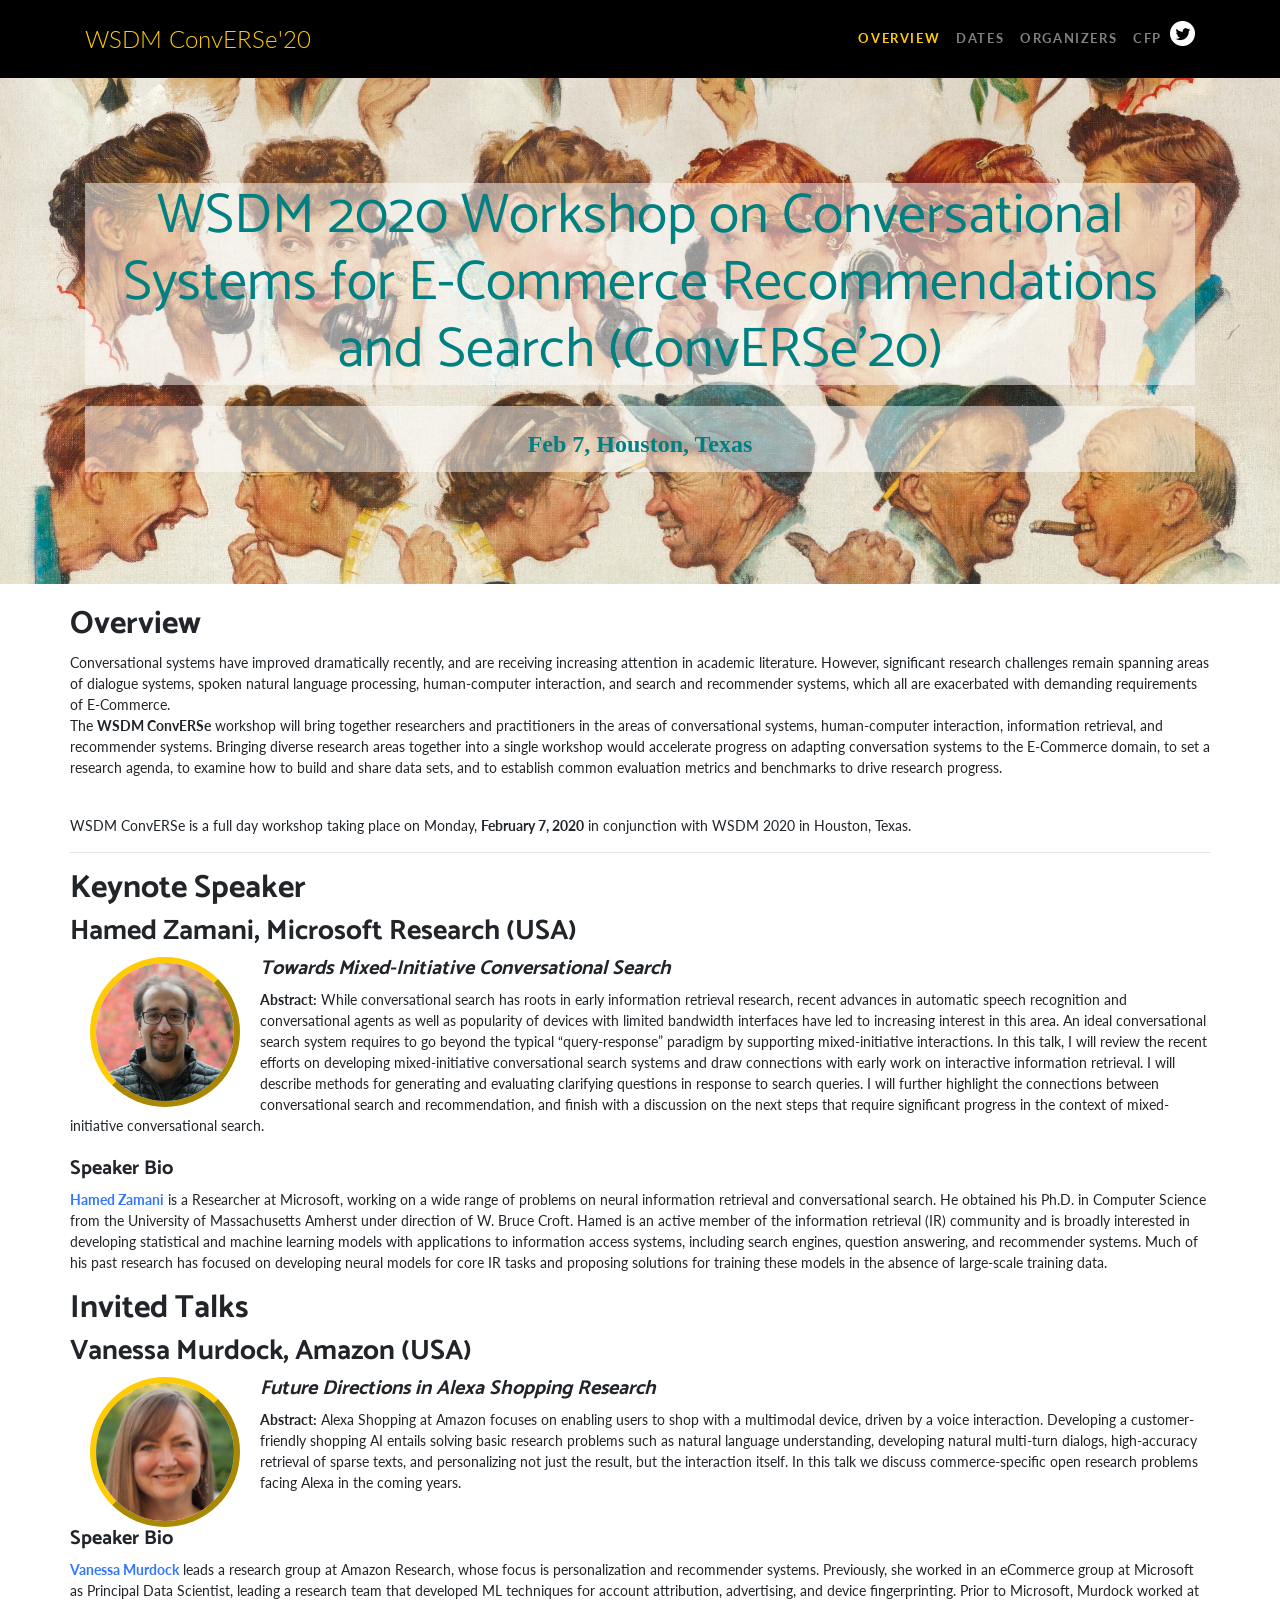
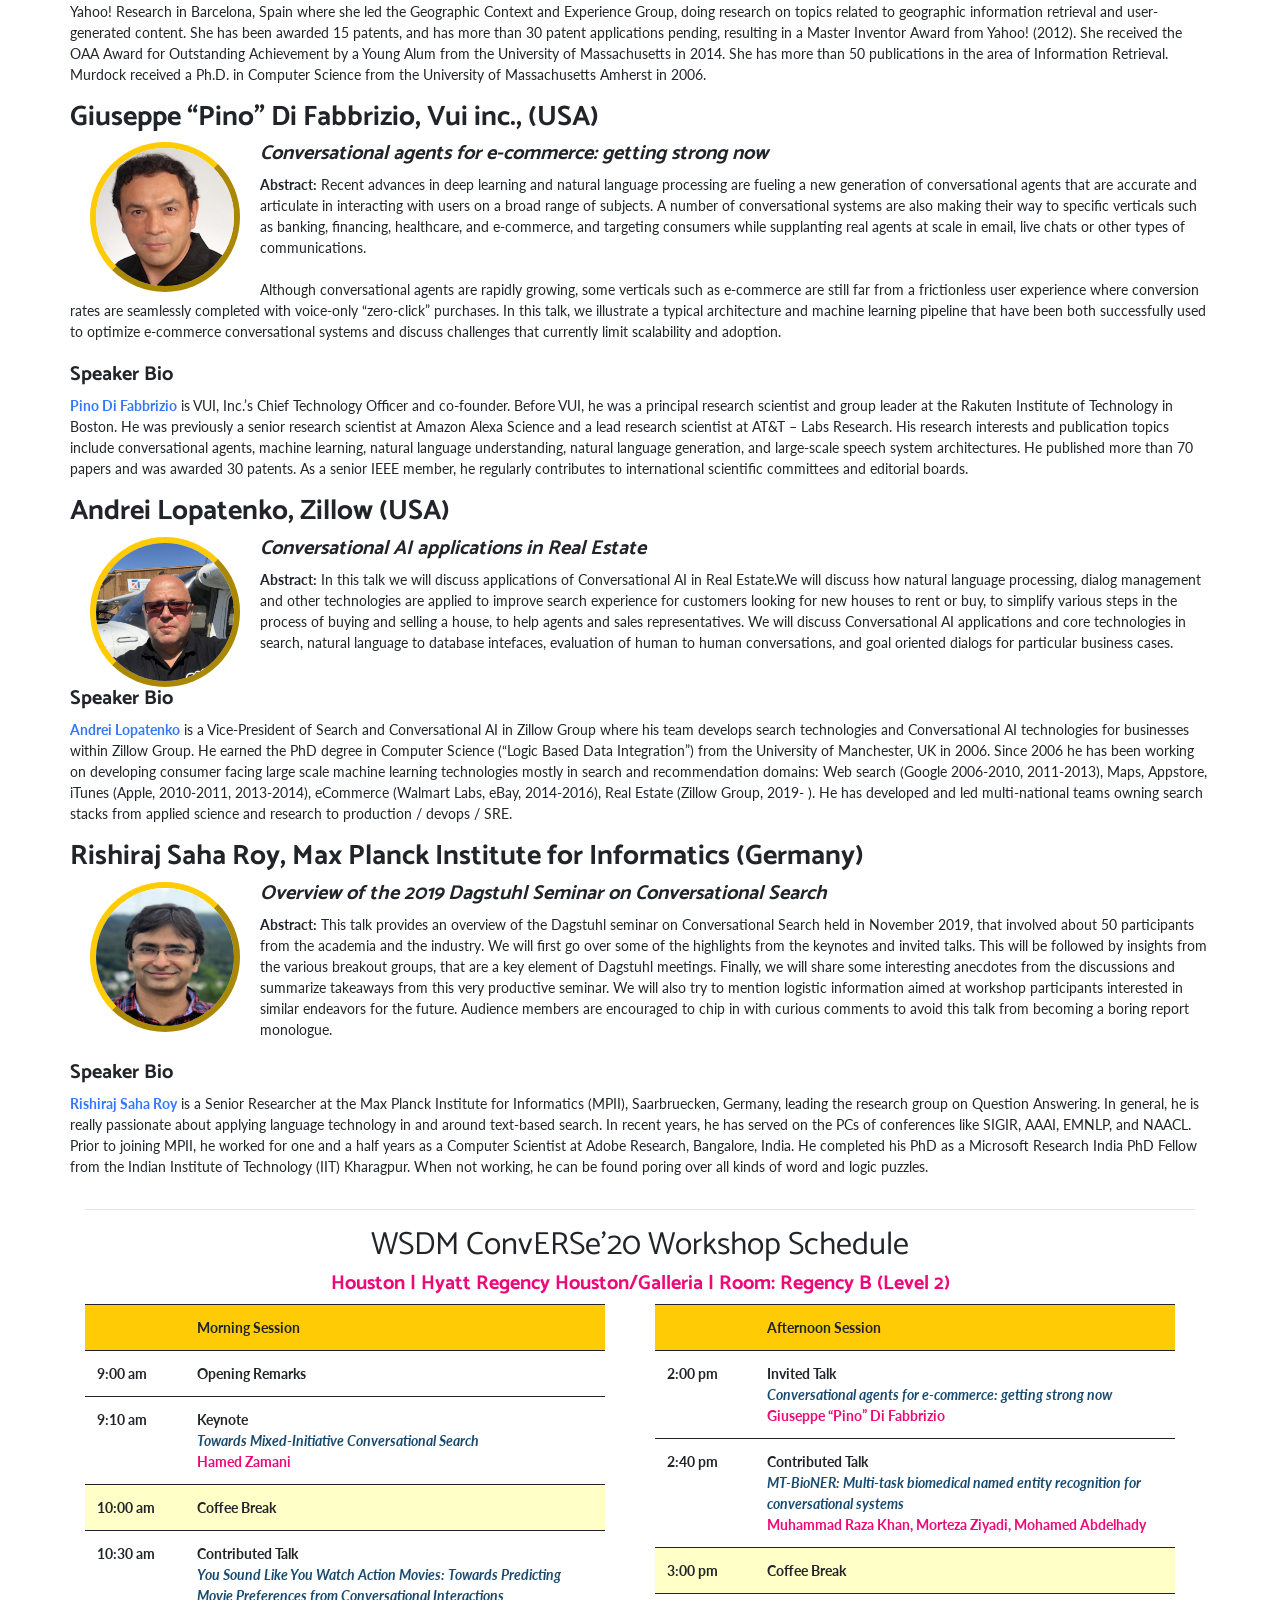
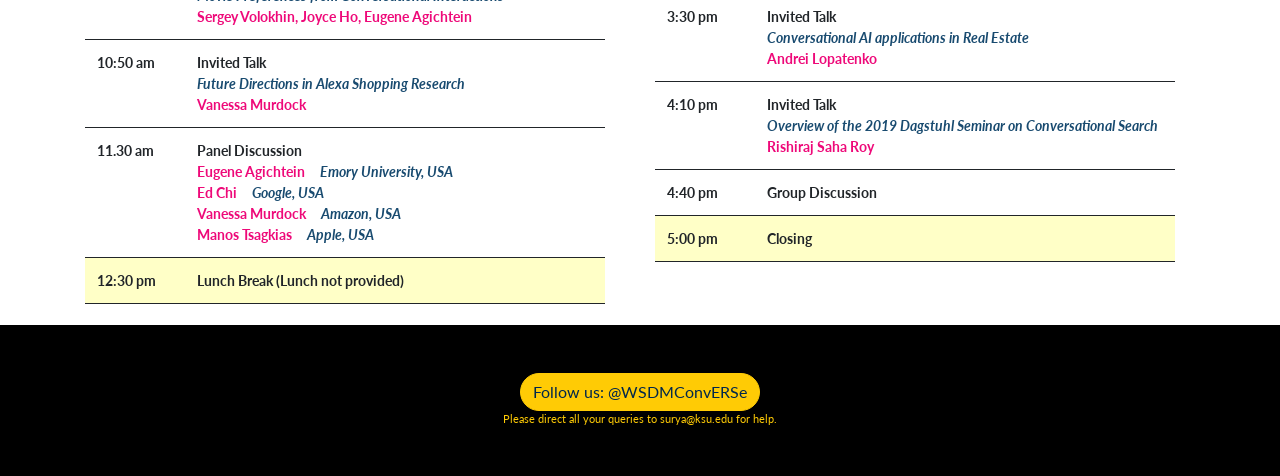
==== index.html @ 77c7820f "rishi bio" ====
<!DOCTYPE html>
<html lang="en">

  <head>
    <style type="text/css">  
    .tg  {border-collapse:collapse;border-spacing:0; width: 520px}
    .tg td{font-family:Lato, sans-serif;font-size:14px;padding:12px 12px;border-style:solid;border-width:0px;overflow:hidden;word-break:normal;border-top-width:1px;border-bottom-width:1px;}
    .tg th{font-family:Lato, sans-serif;font-size:14px;font-weight:normal;padding:12px 12px;border-style:solid;border-width:0px;overflow:hidden;word-break:normal;border-top-width:1px;border-bottom-width:1px;}
    .tg .tg-lqy6{text-align:right;vertical-align:top; width: 100px}
    .tg .tg-odj0{font-weight:bold;background-color:#ffcb2f;vertical-align:top}
    .tg .tg-yw4l{vertical-align:top}
    .tg .tg-l2oz{font-weight:bold;text-align:right;vertical-align:top}
    .tg .tg-9hbo{font-weight:bold;vertical-align:top}
    .tg .tg-xr8r{background-color:#ffffc7;text-align:right;vertical-align:top; width: 100px}
    .tg .tg-kjho{background-color:#ffffc7;vertical-align:top}

      /* Set the size of the div element that contains the map */
      #map {
        height: 400px;  /* The height is 400 pixels */
        width: 100%;  /* The width is the width of the web page */
       }

    </style>

   <!-- Global site tag (gtag.js) - Google Analytics -->
    <script async src="https://www.googletagmanager.com/gtag/js?id=UA-115771746-2"></script>
    <script>
      window.dataLayer = window.dataLayer || [];
      function gtag(){dataLayer.push(arguments);}
      gtag('js', new Date());

      gtag('config', 'UA-115771746-2');
    </script>
    <meta charset="utf-8">
    <meta name="viewport" content="width=device-width, initial-scale=1, shrink-to-fit=no">
    <meta name="description" content="">
    <meta name="author" content="">

    <title>WSDM ConvERSe</title>

    <!-- Bootstrap core CSS -->
    <link href="vendor/bootstrap/css/bootstrap.min.css" rel="stylesheet">

    <!-- Custom fonts for this template -->
    <link href="https://fonts.googleapis.com/css?family=Catamaran:100,200,300,400,500,600,700,800,900" rel="stylesheet">
    <link href="https://fonts.googleapis.com/css?family=Lato:100,100i,300,300i,400,400i,700,700i,900,900i" rel="stylesheet">

    <!-- Custom styles for this template -->
    <link href="css/one-page-wonder.min.css" rel="stylesheet">

  </head>

  <body>

    <!-- Navigation -->
    <nav class="navbar navbar-expand-lg navbar-dark navbar-custom fixed-top">
      <div class="container">
        <a class="navbar-brand" href="./index.html">WSDM ConvERSe'20</a>
        <button class="navbar-toggler" type="button" data-toggle="collapse" data-target="#navbarResponsive" aria-controls="navbarResponsive" aria-expanded="false" aria-label="Toggle navigation">
          <span class="navbar-toggler-icon"></span>
        </button>
        <div class="collapse navbar-collapse" id="navbarResponsive" data-target=".navbar-collapse" data-toggle="collapse">
          <ul class="navbar-nav ml-auto" >
            <li class="nav-item">
              <a class="nav-link" href="#Overview"><font color=#FFCB05>Overview</font></a>
            </li>
           <!--  <li class="nav-item">
              <a class="nav-link" href="#Topics">Topics</a>
            </li> -->
            <!-- <li class="nav-item">
              <a class="nav-link" href="./dates.html">Dates</a>
            </li> 
            <li class="nav-item">
              <a class="nav-link" href="./program.html">Program</a>
            </li>
            <li class="nav-item">
              <a class="nav-link" href="./accepted-papers.html">Accepted Papers</font></a>
            </li>-->
            <li class="nav-item">
              <a class="nav-link" href="./dates.html">Dates</a>
            </li>

            <li class="nav-item">
              <a class="nav-link" href="./organizers.html">Organizers</a>
            </li>
            <li class="nav-item">
              <a class="nav-link" href="./cfp.html">CFP</a>
            </li>
            
            <li>
                      <a href="https://twitter.com/WSDMConvERSe" target="_blank">
                      <img src="./img/Twitter_Social_Icon_Circle_White.png" style="width:25px;height:25px;" > </a>
                    </li>

            
          </ul>
        </div>
      </div>
    </nav>

    <header class="masthead text-center text-white">
      <div class="masthead-content">
        <div class="container" >
          <h1 class="masthead-heading mb-0"><font color=teal>WSDM 2020 Workshop on Conversational Systems for E-Commerce Recommendations and Search (ConvERSe'20)</font></h1>
          <br>
          <h3 class="masthead-subheading mb-0"><font face="Zapfino" color=teal><b>Feb 7, Houston, Texas</b></font></h3>
          <!--a href="#" class="btn btn-primary btn-xl rounded-pill mt-5">Learn More</a-->

        </div>
      </div>
    </header>


    <section>
      <div class="container">
        <div class="row align-items-center">
            <div class="p-0">
              <br>
              <h2 ><b>Overview</b></h2>
              <p>Conversational systems have improved dramatically recently, and are receiving increasing attention in academic literature. However, significant research challenges remain spanning areas of dialogue systems, spoken natural language processing, human-computer interaction, and search and recommender systems, which all are exacerbated with demanding requirements of E-Commerce.
			<br>
			The <b>WSDM ConvERSe</b> workshop will bring together researchers and practitioners in the areas of conversational systems, human-computer interaction, information retrieval, and recommender systems. Bringing diverse research areas together into a single workshop would accelerate progress on adapting conversation systems to the E-Commerce domain, to set a research agenda, to examine how to build and share data sets, and to establish common evaluation metrics and benchmarks to drive research progress.  <br>
                <br>
              <section id="keynotes"></section>
              WSDM ConvERSe is a full day workshop taking place on Monday,  <b>February 7, 2020</b> in conjunction with WSDM 2020 in Houston, Texas.
              </p>

              <hr>
            </div>
          </div>
        </div>
      </div>
      
      <section>
    <div class="container">
    <div class="row align-items-center" >
    <h2 ><b>Keynote Speaker</b></h2>
    <br>
                  <header>
                  <h3><b>Hamed Zamani, Microsoft Research (USA)</b> </h3>
                  <img style="float: left; border-radius: 50%; border: #FFCB05 6px outset;" hspace="20" src="./img/zamani.jpg" height="150px" width="150px" border="10px">
                  <h5><b><i>Towards Mixed-Initiative Conversational Search</i></b></h5>

                  
                  <b>Abstract:</b> While conversational search has roots in early information retrieval research, recent advances in automatic speech recognition and conversational agents as well as popularity of devices with limited bandwidth interfaces have led to increasing interest in this area. An ideal conversational search system requires to go beyond the typical “query-response” paradigm by supporting mixed-initiative interactions. In this talk, I will review the recent efforts on developing mixed-initiative conversational search systems and draw connections with early work on interactive information retrieval. I will describe methods for generating and evaluating clarifying questions in response to search queries. I will further highlight the connections between conversational search and recommendation, and finish with a discussion on the next steps that require significant progress in the context of mixed-initiative conversational search.
                  <br><br>
                  </header>
                  <h5><b>Speaker Bio</b></h5>

                  <p>
                   <font color=#3377ff><b>Hamed Zamani</b></font></a> is a Researcher at Microsoft, working on a wide range of problems on neural information retrieval and conversational search. He obtained his Ph.D. in Computer Science from the University of Massachusetts Amherst under direction of W. Bruce Croft. Hamed is an active member of the information retrieval (IR) community and is broadly interested in developing statistical and machine learning models with applications to information access systems, including search engines, question answering, and recommender systems. Much of his past research has focused on developing neural models for core IR tasks and proposing solutions for training these models in the absence of large-scale training data.
                  </p>

        <h2 ><b>Invited Talks</b></h2>
        <br>
                  <header>
                  <h3><b>Vanessa Murdock, Amazon (USA)</b></h3>
                  <img style="float: left; border-radius: 50%; border: #FFCB05 6px outset;" hspace="20" src="./img/murdock.jpg" height="150px" width="150px" border="10px">
                  <h5><b><i>Future Directions in Alexa Shopping Research</i></b> </h5>
                  
                  <b>Abstract:</b> Alexa Shopping at Amazon focuses on enabling users to shop with a multimodal device, driven by a voice interaction. Developing a customer-friendly shopping AI entails solving basic research problems such as natural language understanding, developing natural multi-turn dialogs, high-accuracy retrieval of sparse texts, and personalizing not just the result, but the interaction itself. In this talk we discuss commerce-specific open research problems facing Alexa in the coming years.
                  <br><br>
                  </header>
                  <h5><b>Speaker Bio</b></h5>
                  <p>
                  <font color=#3377ff><b>Vanessa Murdock</b></font></a> leads a research group at Amazon Research, whose focus is personalization and recommender systems. Previously, she worked in an eCommerce group at Microsoft as Principal Data Scientist, leading a research team that developed ML techniques for account attribution, advertising, and device fingerprinting. Prior to Microsoft, Murdock worked at Yahoo! Research in Barcelona, Spain where she led the Geographic Context and Experience Group, doing research on topics related to geographic information retrieval and user-generated content. She has been awarded 15 patents, and has more than 30 patent applications pending, resulting in a Master Inventor Award from Yahoo! (2012). She received the OAA Award for Outstanding Achievement by a Young Alum from the University of Massachusetts in 2014. She has more than 50 publications in the area of Information Retrieval. Murdock received a Ph.D. in Computer Science from the University of Massachusetts Amherst in 2006.
                  </p>

                  <header>
                  <h3><b>Giuseppe “Pino” Di Fabbrizio, Vui inc., (USA)</b></h3>
                  <img style="float: left; border-radius: 50%; border: #FFCB05 6px outset;" hspace="20" src="./img/Pino1.png" height="150px" width="150px" border="10px">
                  <h5><b><i>Conversational agents for e-commerce: getting strong now</i></b> </h5>
                  
                  <b>Abstract:</b> Recent advances in deep learning and natural language processing are fueling a new generation of conversational agents that are accurate and articulate in interacting with users on a broad range of subjects. A number of conversational systems are also making their way to specific verticals such as banking, financing, healthcare, and e-commerce, and targeting consumers while supplanting real agents at scale in email, live chats or other types of communications.
                  <br><br>Although conversational agents are rapidly growing, some verticals such as e-commerce are still far from a frictionless user experience where conversion rates are seamlessly completed with voice-only “zero-click” purchases. In this talk, we illustrate a typical architecture and machine learning pipeline that have been both successfully used to optimize e-commerce conversational systems and discuss challenges that currently limit scalability and adoption.
                  <br><br>
                  </header>
                  <h5><b>Speaker Bio</b></h5>
                  <p>
                  <font color=#3377ff><b>Pino Di Fabbrizio</b></font></a> is VUI, Inc.’s Chief Technology Officer and co-founder. Before VUI, he was a principal research scientist and group leader at the Rakuten Institute of Technology in Boston. He was previously a senior research scientist at Amazon Alexa Science and a lead research scientist at AT&T – Labs Research. His research interests and publication topics include conversational agents, machine learning, natural language understanding, natural language generation, and large-scale speech system architectures. He published more than 70 papers and was awarded 30 patents. As a senior IEEE member, he regularly contributes to international scientific committees and editorial boards.
                  </p>

                  <header>
                  <h3><b>Andrei Lopatenko, Zillow (USA)</b></h3>
                  <img style="float: left; border-radius: 50%; border: #FFCB05 6px outset;" hspace="20" src="./img/Andrei.jpeg" height="150px" width="150px" border="10px">
                  <h5><b><i>Conversational AI applications in Real Estate</i></b> </h5>
                  
                  <b>Abstract:</b> In this talk we will discuss applications of Conversational AI in Real Estate.We will discuss how natural language processing, dialog management and other technologies are applied to improve search experience for customers looking for new houses to rent or buy, to simplify various steps in the process of buying and selling a house, to help agents and sales representatives.
                  We will discuss Conversational AI applications and core technologies in search, natural language to database intefaces, evaluation of human to human conversations, and goal oriented dialogs for particular business cases.

 
                  <br><br>
                  </header>
                  <h5><b>Speaker Bio</b></h5>
                  <p>
                  <font color=#3377ff><b>Andrei Lopatenko</b></font></a> is a Vice-President of Search and Conversational AI in Zillow Group where his team develops search technologies and Conversational AI technologies for businesses within Zillow Group.

He earned the PhD degree in Computer Science (“Logic Based Data Integration”) from the University of Manchester, UK in 2006. Since 2006 he  has been working on developing consumer facing large scale machine learning technologies mostly in search and recommendation domains: Web search (Google 2006-2010, 2011-2013), Maps, Appstore, iTunes (Apple, 2010-2011, 2013-2014), eCommerce (Walmart Labs, eBay, 2014-2016), Real Estate (Zillow Group, 2019- ). He has developed and led multi-national teams owning search stacks from applied science and research to production / devops / SRE.
                  </p>


                  <header>
                  <h3><b>Rishiraj Saha Roy, Max Planck Institute for Informatics (Germany)</b> </h3>
                  <img style="float: left; border-radius: 50%; border: #FFCB05 6px outset;" hspace="20" src="./img/rishirajsaharoy.png" height="150px" width="150px" border="10px">
                  <h5><b><i>Overview of the 2019 Dagstuhl Seminar on Conversational Search</i></b></h5>

                  
                  <b>Abstract:</b> This talk provides an overview of the Dagstuhl seminar on Conversational Search held in November 2019, that involved about 50 participants from the academia and the industry. We will first go over some of the highlights from the keynotes and invited talks. This will be followed by insights from the various breakout groups, that are a key element of Dagstuhl meetings. Finally, we will share some interesting anecdotes from the discussions and summarize takeaways from this very productive seminar. We will also try to mention logistic information aimed at workshop participants interested in similar endeavors for the future. Audience members are encouraged to chip in with curious comments to avoid this talk from becoming a boring report monologue.
                  <br><br>
                  </header>
                  <h5><b>Speaker Bio</b></h5>

                  <p>
                   <a href="http://people.mpi-inf.mpg.de/~rsaharo/" target="_blank"><font color=#3377ff><b>Rishiraj Saha Roy</b></font></a> is a Senior Researcher at the Max Planck Institute for Informatics (MPII), Saarbruecken, Germany, leading the research group on Question Answering. In general, he is really passionate about applying language technology in and around text-based search. In recent years, he has served on the PCs of conferences like SIGIR, AAAI, EMNLP, and NAACL. Prior to joining MPII, he worked for one and a half years as a Computer Scientist at Adobe Research, Bangalore, India. He completed his PhD as a Microsoft Research India PhD Fellow from the Indian Institute of Technology (IIT) Kharagpur. When not working, he can be found poring over all kinds of word and logic puzzles. 
                  </p>

  </div>
<hr>
</div>
</section>
<!--
<section>
    <div class="container">
    <div class="row align-items-center" >
    <div class="p-0">
    <h2 ><b>Panel Discussion</b></h2>

    <h5><b>Topic: <i>XXXXXX</i></b></h5>
      <table class="image">
<tr>
<td style="width:200px;"><img style="float: left; border-radius: 50%; border: #FFCB05 6px outset;" hspace="20" src="./img/murdock.jpg" height="150px" width="150px" border="10px"></td> 

<td style="width:200px;"><img style="float: left; border-radius: 50%; border: #FFCB05 6px outset;" hspace="20" src="./img/estelle.jpg" height="150px" width="150px" border="10px"></td>

<td style="width:200px;"><img style="float: left; border-radius: 50%; border: #FFCB05 6px outset;" hspace="20" src="./img/davidcarmel.png" height="150px" width="150px" border="10px"></td>

<td style="width:200px;"><img style="float: left; border-radius: 50%; border: #FFCB05 6px outset;" hspace="20" src="./img/charlie.jpeg" height="150px" width="150px" border="10px"></td>

<td style="width:200px;"><img style="float: left; border-radius: 50%; border: #FFCB05 6px outset;" hspace="20" src="./img/luna.jpeg" height="150px" width="150px" border="10px"></td>
</tr>
<tr>Eugene Agichtein <br><font color=#194B7><i>Emory University<br> USA</i><br><b>Moderator</b></font> </td>
<td class="caption">Vanessa Murdock <br><font color=#194B7><i>Amazon<br> USA</i><br></font> </td>
  
</tr>
</table>
</div>
</div>
<hr>
</div>
<br>
                  
</section>
-->



<section  class="bg-mid-gray">
        <div class="container" >
            <div class="row">
                <div class="col-lg-12 text-center">
                    <h2 class="section-heading">WSDM ConvERSe'20 Workshop Schedule</h2>
                    <h5 class="section-subheading text-muted"><font color=#ee0979><b>Houston | Hyatt Regency Houston/Galleria | Room: Regency B (Level 2)</b></font></h5>
                </div>
            </div>

            <div class="row">
              <div class="col-lg-6 text-left">
                <table class="tg">
                  <tbody><tr bordercolor="black">
                    <th class="tg-odj0"></th>
                    <th class="tg-odj0">Morning Session</th>
                  </tr bordercolor="black">
                <tr>
                  <td class="tg-l2oz">9:00 am</td>
                  <td class="tg-9hbo">Opening Remarks 
                  </td>
                </tr>
                <tr>
                  <td class="tg-l2oz">9:10 am<br>

                  </td>
                  <td class="tg-9hbo">Keynote</a><br>
                    <font color=#194B7><i>Towards Mixed-Initiative Conversational Search</i></font> 
                    <br>
                    <font color=#ee0979>Hamed Zamani</font>
                    
                  </td>

                </tr>
                <tr>
                  <td class="tg-xr8r"><b>10:00 am</b></td>
                  <td class="tg-kjho"><b>Coffee Break</b></td>
                </tr>

                <tr>
                  <td class="tg-l2oz">10:30 am</td>
                  <td class="tg-9hbo">Contributed Talk</font> <br>
                     <font color=#194B7><i>You Sound Like You Watch Action Movies: Towards Predicting Movie Preferences from Conversational Interactions</i></font></a>
                    <br>
                    <font color=#ee0979>Sergey Volokhin, Joyce Ho, Eugene Agichtein</font>
                    </td>

                </tr>

                <tr>
                  <td class="tg-l2oz">10:50 am</td>
                  <td class="tg-9hbo">Invited Talk<br> <font color=#194B7><i>Future Directions in Alexa Shopping Research</i></font><br> 
                   <font color=#ee0979>Vanessa Murdock</font>                 
                  </td>
                </tr>

                <tr>
                  <td class="tg-l2oz">11.30 am</td>
                  <td class="tg-9hbo">Panel Discussion<br>
                  <!--<font color=#194B7><i>Ecommerce Discovery vs Web Search: Same or Different?</i></font><br>-->
                  <font color=#ee0979>Eugene Agichtein</font>  <font color=#194B7><i>&nbsp;&nbsp;&nbsp;&nbsp;Emory University, USA </i></font><br>
                  
                  <font color=#ee0979>Ed Chi</font>  <font color=#194B7><i>&nbsp;&nbsp;&nbsp;&nbsp;Google, USA</i></font><br>

                  <font color=#ee0979>Vanessa Murdock</font>  <font color=#194B7><i>&nbsp;&nbsp;&nbsp;&nbsp;Amazon, USA </i></font><br> 
                  
                  <font color=#ee0979>Manos Tsagkias</font>  <font color=#194B7><i>&nbsp;&nbsp;&nbsp;&nbsp;Apple, USA</i></font><br>
                  
                </font>

                </td>
              </tr>

                
                  <tr><td class="tg-xr8r"><b>12:30 pm</b></td>
                  <td class="tg-kjho"><b>Lunch Break (Lunch not provided)</b><br></td>
                </tr>

              </tbody></table>


            </div>
            <div class="col-lg-6 text-left">
              <table class="tg">
                <tbody><tr>
                  <th class="tg-odj0"></th>
                  <th class="tg-odj0">Afternoon Session</th>
                </tr>

                <tr>
                  <td class="tg-l2oz">2:00 pm</td>
                  <td class="tg-9hbo">Invited Talk<br> <font color=#194B7><i>Conversational agents for e-commerce: getting strong now</i></font><br> 
                   <font color=#ee0979>Giuseppe “Pino” Di Fabbrizio</font>                 
                  </td>
                </tr>

                 <tr>
                  <td class="tg-l2oz">2:40 pm</td>
                  <td class="tg-9hbo">Contributed Talk</font> <br>
                     <font color=#194B7><i>MT-BioNER: Multi-task biomedical named entity recognition for conversational systems</i></font></a>
                    <br>
                    <font color=#ee0979>Muhammad Raza Khan, Morteza Ziyadi, Mohamed Abdelhady</font>
                    </td>

                </tr>
                

                <tr>
                  <td class="tg-xr8r"><b>3:00 pm</b></td>
                  <td class="tg-kjho"><b>Coffee Break</b></td>
                </tr>

                <tr>
                  <td class="tg-l2oz">3:30 pm</td>
                  <td class="tg-9hbo">Invited Talk<br> <font color=#194B7><i>Conversational AI applications in Real Estate</i></font><br> 
                   <font color=#ee0979>Andrei Lopatenko</font>                 
                  </td>
                </tr>


                <tr>
                  <td class="tg-l2oz">4:10 pm</td>
                  <td class="tg-9hbo">Invited Talk<br> <font color=#194B7><i>Overview of the 2019 Dagstuhl Seminar on Conversational Search</i></font><br> 
                   <font color=#ee0979>Rishiraj Saha Roy</font>                 
                  </td>
                </tr>

                <tr>
                  <td class="tg-l2oz">4:40 pm</td>
                  <td class="tg-9hbo">Group Discussion                
                  </td>
                </tr>

                <tr>
                  <td class="tg-xr8r"><b>5:00 pm</b></td>
                  <td class="tg-kjho"><b>Closing</b></td>
                </tr>

                </tbody></table>
              </div>

              <div class="col-lg-3 text-left">
                &nbsp;
              </div>
          </div>

        </div>
    </section>


    <!-- Footer -->
    <footer class="py-5 bg-black">
      <div class="container">
        <p class="m-0 text-center small"><a href="https://twitter.com/WSDMConvERSe" target="_blank" class="btn btn-primary btn-sl rounded-pill"><font color=#00274C>Follow us: @WSDMConvERSe<font></a></p>
        <p class="m-0 text-center small"><font color=#FFCB05>Please direct all your queries to surya@ksu.edu for help.</font></p>
      </div>
      <!-- /.container -->
    </footer>

    <!-- Bootstrap core JavaScript -->
    <script src="vendor/jquery/jquery.min.js"></script>
    <script src="vendor/bootstrap/js/bootstrap.bundle.min.js"></script>

  </body>

</html>
---- css/one-page-wonder.min.css ----
body {
  font-family: 'Lato';
  font-size: 14px
}

h1,
h2,
h3,
h4,
h5,
h6 {
  font-family: 'Catamaran';
  font-weight: 400 !important;
}

.btn-xl {
  padding: 1.5rem 3rem;
  font-size: 0.9rem;
  font-weight: 700;
  letter-spacing: 0.1rem;
}

.bg-black {
  background-color: #000 !important;
}

.rounded-pill {
  border-radius: 5rem;
}

.navbar-custom {
  padding-top: 1rem;
  padding-bottom: 1rem;
  background-color: rgba(0, 0, 0, 1);
}

.navbar-custom .navbar-brand {
  /*! text-transform: uppercase; */
  font-size: 1.5rem;
  /*! letter-spacing: 0.1rem; */
  font-weight: 300;
  color: #FFCB05;
}

.navbar-custom .navbar-nav .nav-item .nav-link {
  text-transform: uppercase;
  font-size: 0.8rem;
  font-weight: 700;
  letter-spacing: 0.1rem;
}

header.masthead {
  position: relative;
  overflow: hidden;
  padding-top: calc(7rem + 65px);
  padding-bottom: 7rem;
  /*background: linear-gradient(0deg, #ff6a00 0%, #ee0979 100%);*/
  background-repeat: no-repeat;
  background-position: center center;
  background-attachment: scroll;
  background-size: cover;
  background-image: url('../img/take6.jpeg');

}

header.masthead .masthead-content {
  z-index: 1;
  position: relative;
}

header.masthead .masthead-content .masthead-heading {
  font-size: 3rem;
  background: rgba(255,255,255,0.5);
}

header.masthead .masthead-content .masthead-subheading {
  font-size: 1rem;
  background: rgba(255,255,255,0.5);
  padding:1em 0 0.5em 0;
}


@media (min-width: 992px) {
  header.masthead {
    padding-top: calc(8rem + 55px);
    padding-bottom: 7rem;
  }
  header.masthead .masthead-content .masthead-heading {
    font-size: 3.5rem;
    color: #FFCB05 !important;
  }
  header.masthead .masthead-content .masthead-subheading {
    font-size: 1.5rem;
    color: #FFCB05 !important;
  }
}

.bg-primary {
  background-color: #ee0979 !important;
}

.btn-primary {
  background-color: #FFCB05;
  border-color: #FFCB05;
}

.btn-primary:active, .btn-primary:focus, .btn-primary:hover {
  background-color: #FFCB05 !important;
  border-color: #FFCB05 !important;
}

.btn-primary:focus {
  box-shadow: 0 0 0 0.2rem rgba(238, 9, 121, 0.5);
}

.btn-secondary {
  background-color: #ff6a00;
  border-color: #ff6a00;
}

.btn-secondary:active, .btn-secondary:focus, .btn-secondary:hover {
  background-color: #cc5500 !important;
  border-color: #cc5500 !important;
}

.btn-secondary:focus {
  box-shadow: 0 0 0 0.2rem rgba(255, 106, 0, 0.5);
}

.alert {
    padding: 20px;
    background-color: #f44336;
    color: white;
    opacity: 1;
    transition: opacity 0.6s;
    margin-bottom: 0px;
}

.alert.info {background-color: #194B7A;}

.row {
    margin-right: -15px;
    margin-left: -15px;
}

.tg {
    border-collapse: collapse;
    border-spacing: 0;
    width: 520px;
}


.tg .tg-odj0 {
    font-weight: bold;
    background-color: #FFCB05;
    vertical-align: top;
}

.tg .tg-lqy6 {
    text-align: left;
    vertical-align: top;
    width: 100px;
}

.tg .tg-l2oz {
    font-weight: bold;
    text-align: left;
    vertical-align: top;
}

.tg .tg-9hbo {
    font-weight: bold;
    vertical-align: top;
}

.tg .tg-yw4l {
    vertical-align: top;
}

.tg .tg-xr8r {
    background-color: #ffffc7;
    text-align: left;
    vertical-align: top;
    width: 100px;
}

.tg .tg-kjho {
    background-color: #ffffc7;
    vertical-align: top;
}

.tg1 {
    font-family: 'Lato';
    border-collapse: collapse;
    border-spacing: 0;
    width: 1040px;
}


.tg1 .tg1-odj0 {
    font-size: 18px
    font-weight: bold;
    background-color: #FFCB05;
    vertical-align: top;
    text-align: left;
}

.tg1 .tg1-lqy6 {
    text-align: left;
    vertical-align: top;
    width: 150px;
}

.tg1 .tg1-l2oz {
    font-weight: bold;
    text-align: left;
    vertical-align: top;
}

.tg1 .tg1-9hbo {
    font-weight: bold;
    vertical-align: top;
}

.tg1 .tg1-yw4l {
    vertical-align: top;
}

.tg1 .tg1-xr8r {
    background-color: #ffffc7;
    text-align: left;
    vertical-align: top;
    width: 150px;
}

.tg1 .tg1-kjho {
    background-color: #ffffc7;
    vertical-align: top;
}
.caption {        font-size: 100%;
                  font-family: Lato;
                  text-align: center;
                  font-weight: bold;
                  color: #ee0979;
                }
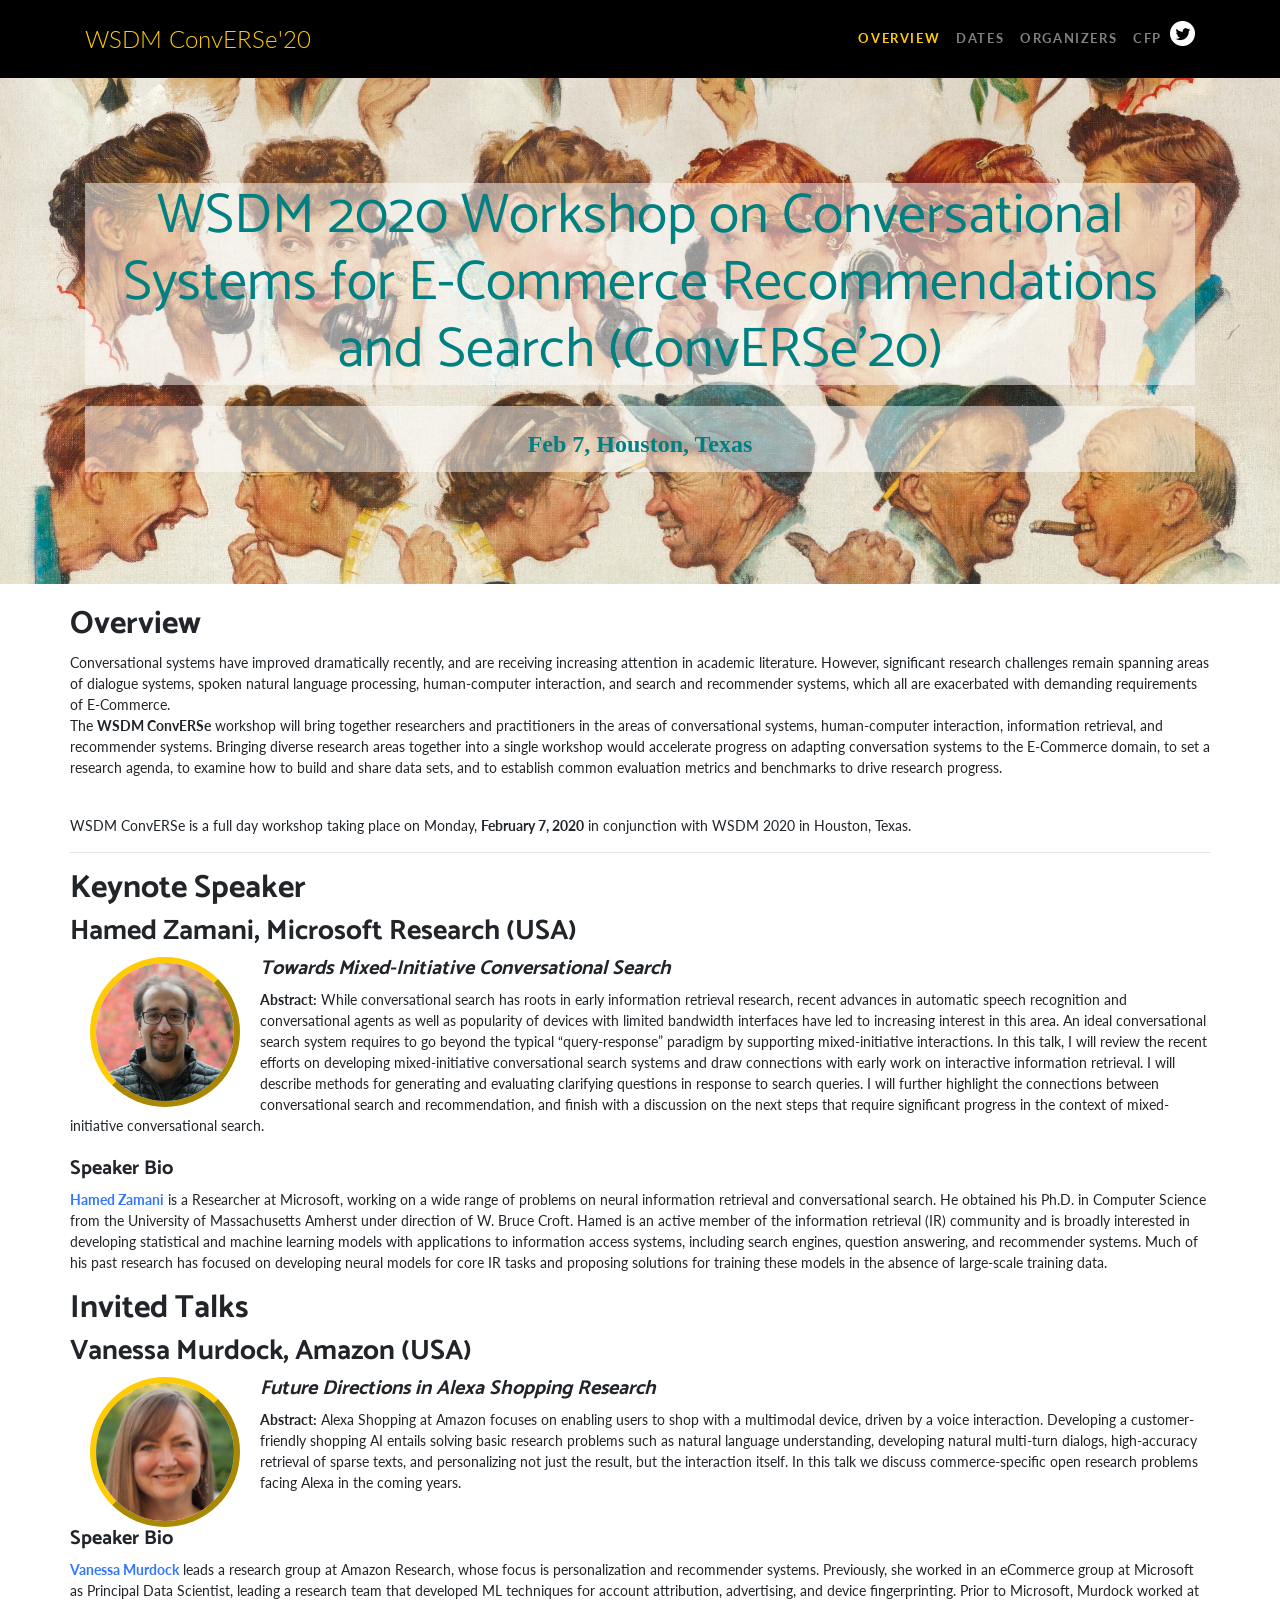
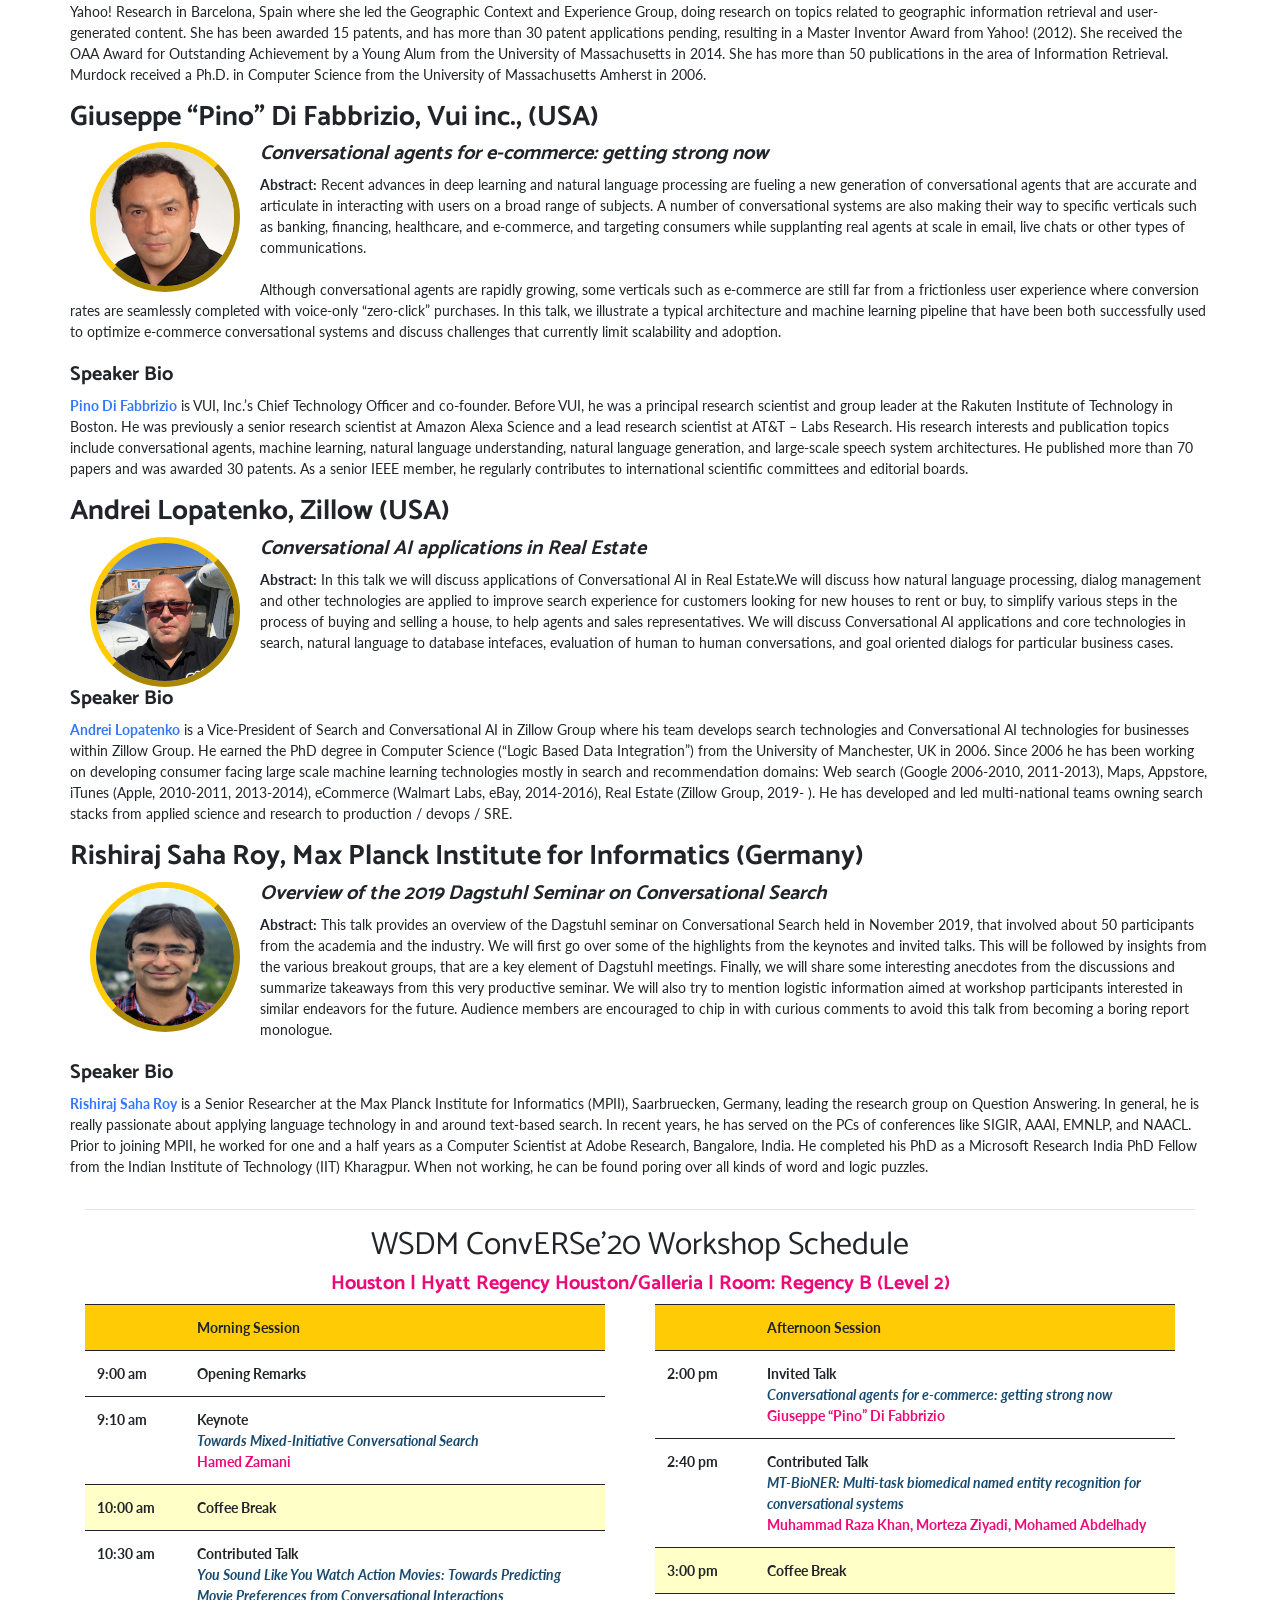
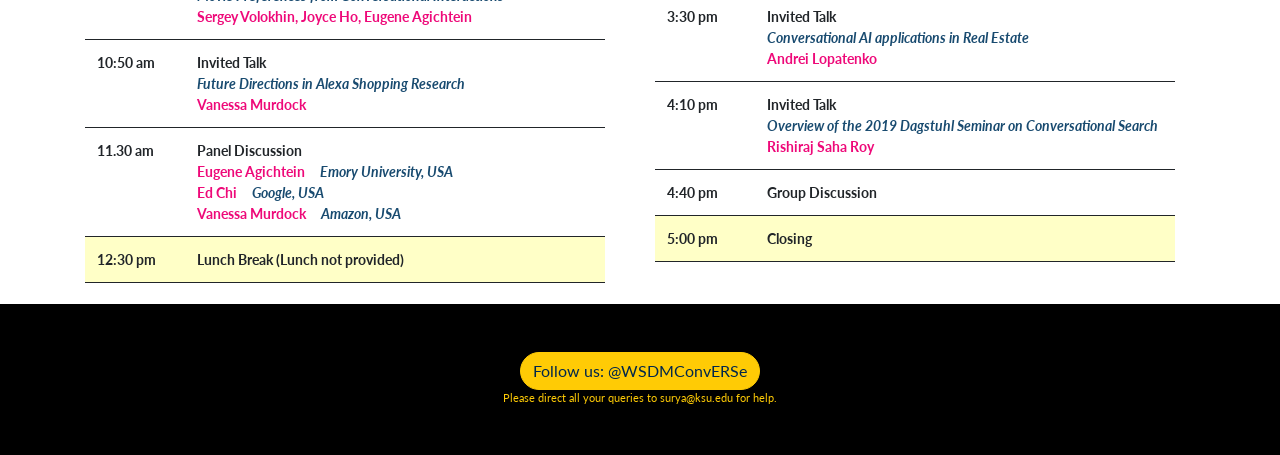
==== commit 2172158c: "add manos later" ====
--- a/index.html
+++ b/index.html
@@ -319,7 +319,7 @@
 
                   <font color=#ee0979>Vanessa Murdock</font>  <font color=#194B7><i>&nbsp;&nbsp;&nbsp;&nbsp;Amazon, USA </i></font><br> 
                   
-                  <font color=#ee0979>Manos Tsagkias</font>  <font color=#194B7><i>&nbsp;&nbsp;&nbsp;&nbsp;Apple, USA</i></font><br>
+                  <!--<font color=#ee0979>Manos Tsagkias</font>  <font color=#194B7><i>&nbsp;&nbsp;&nbsp;&nbsp;Apple, USA</i></font><br>-->
                   
                 </font>
 
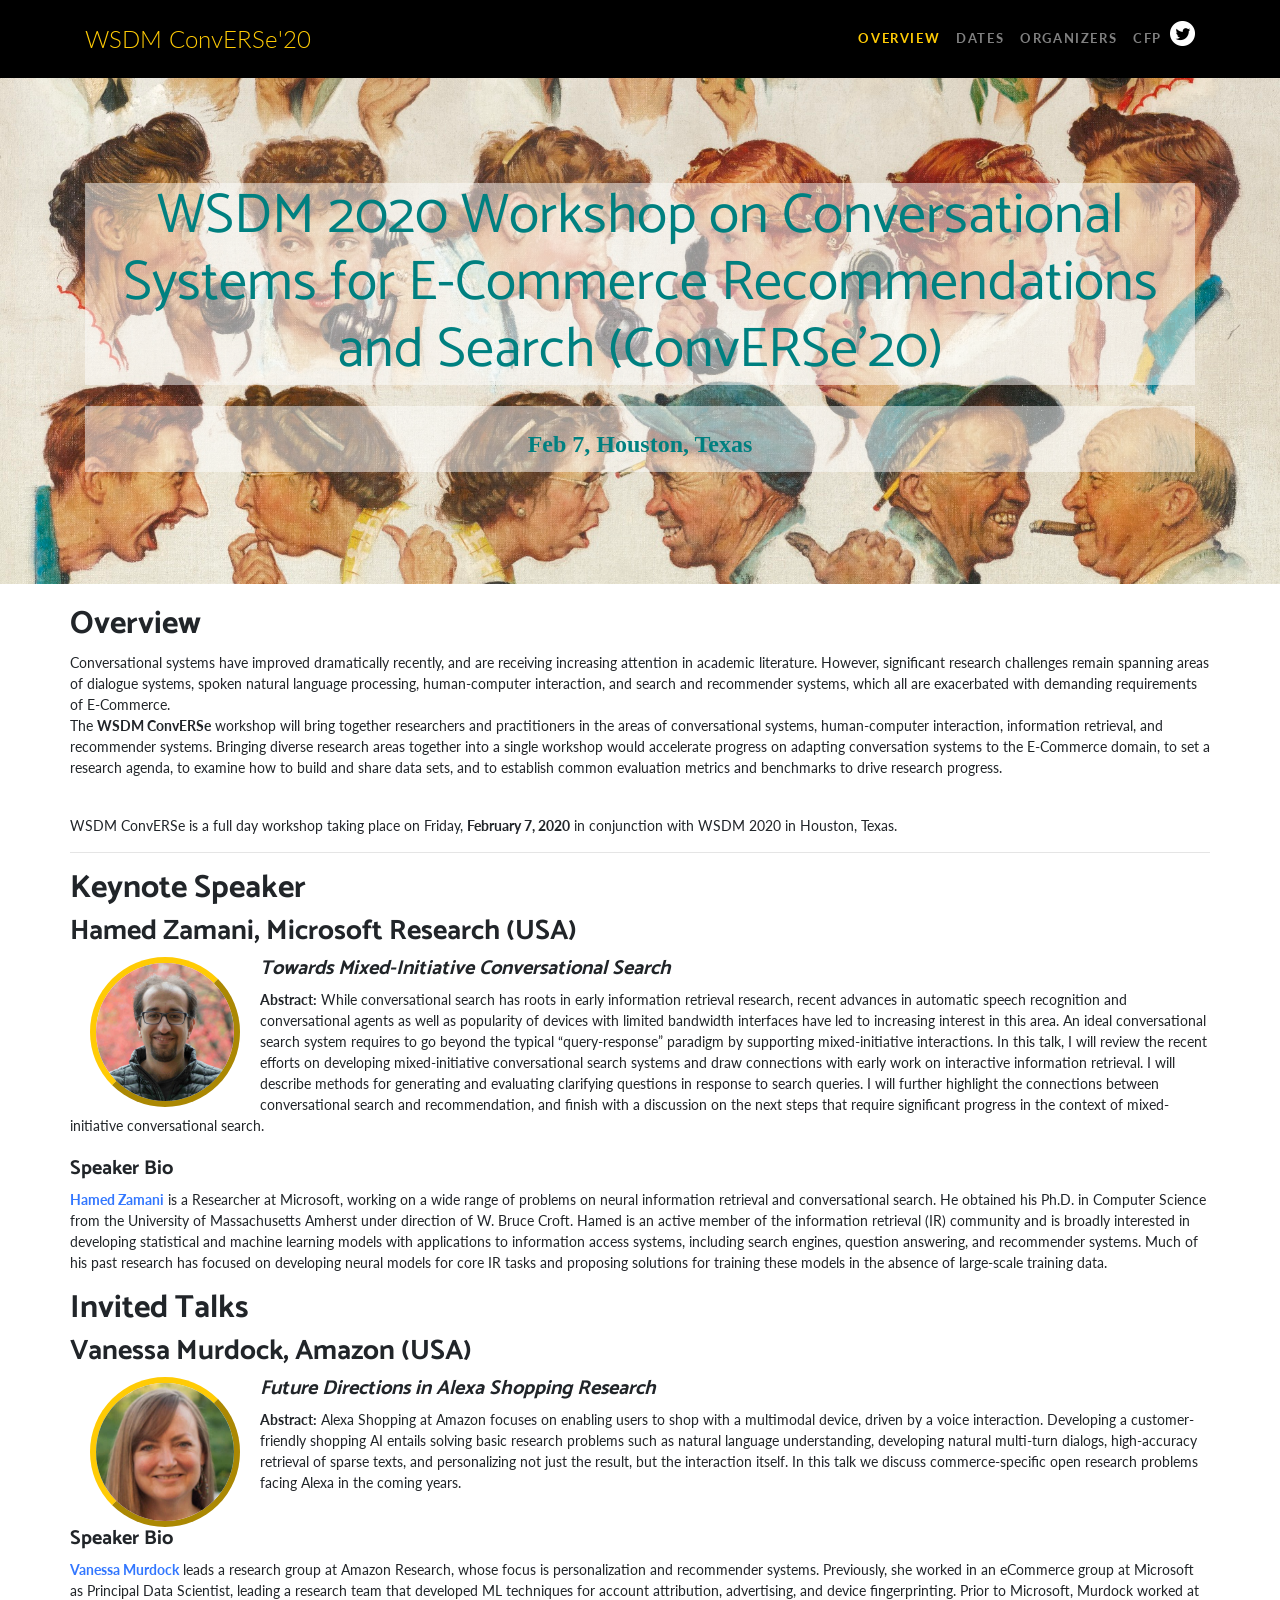
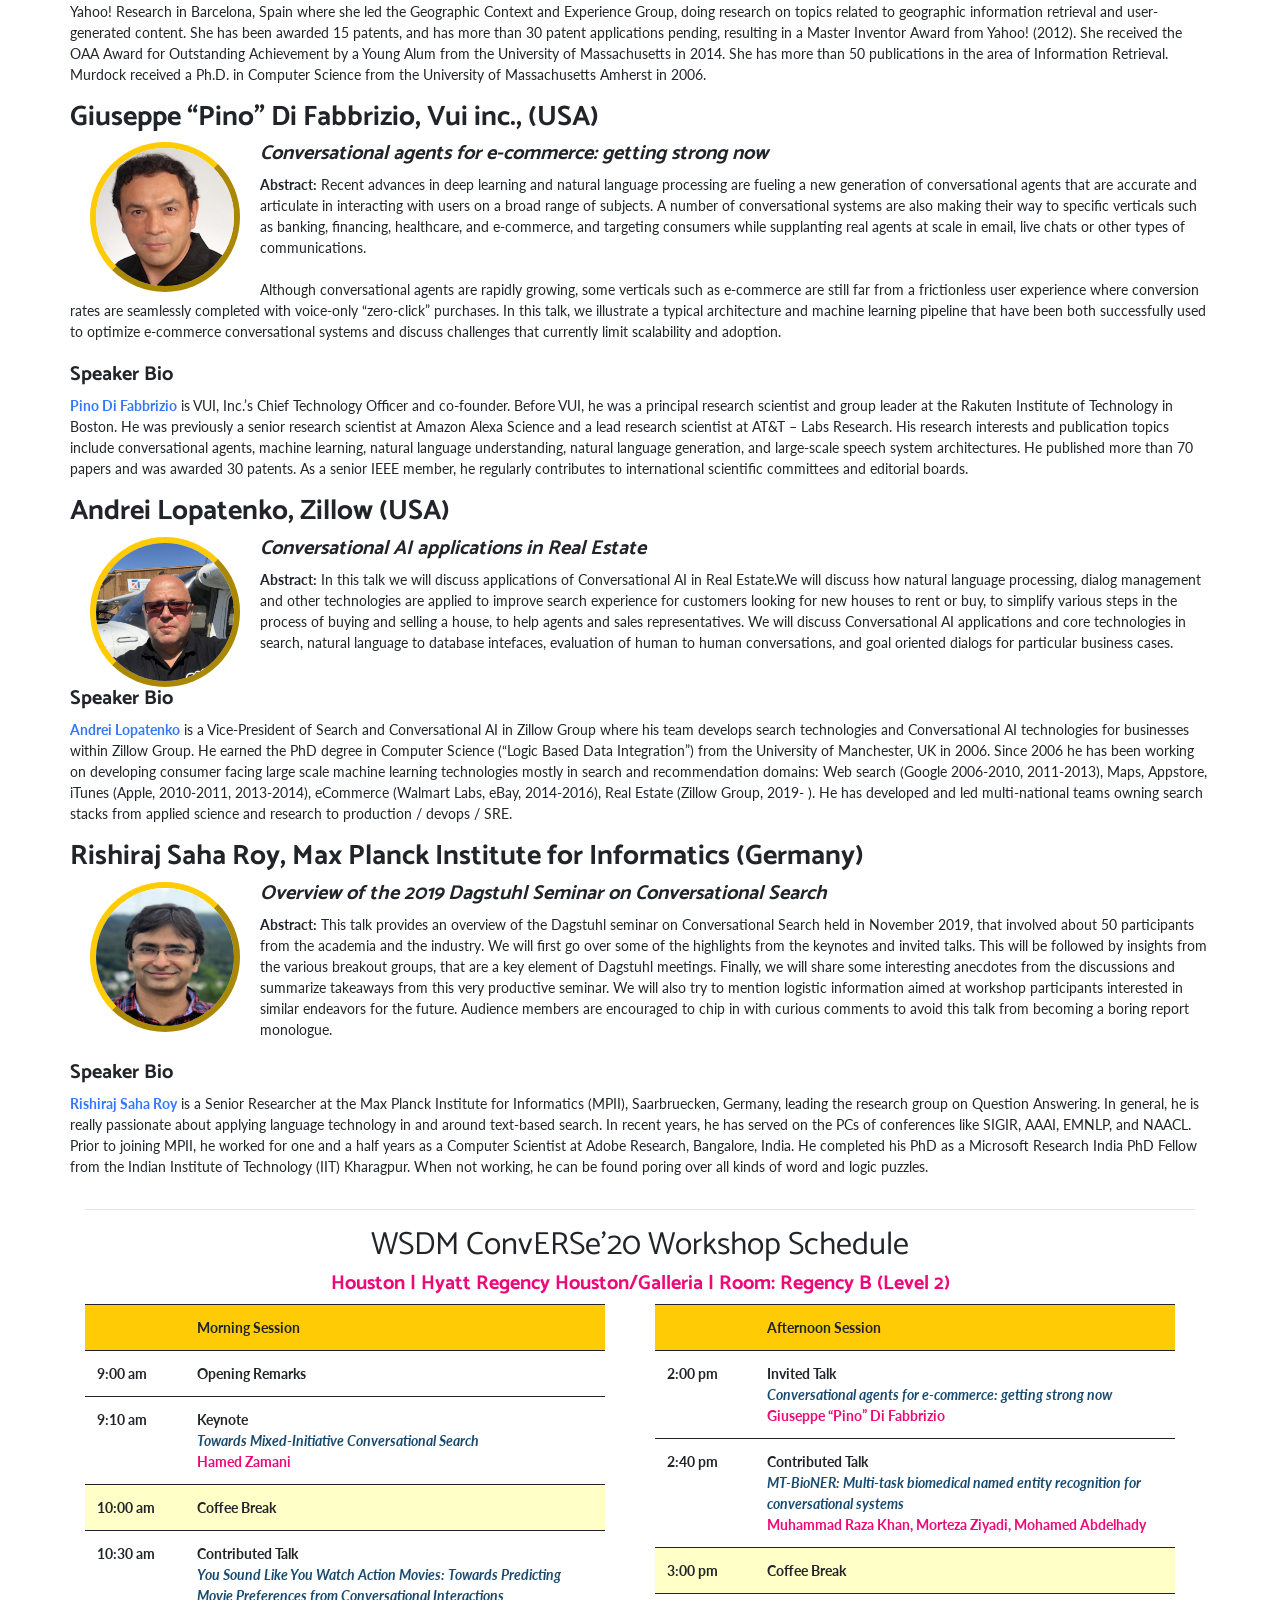
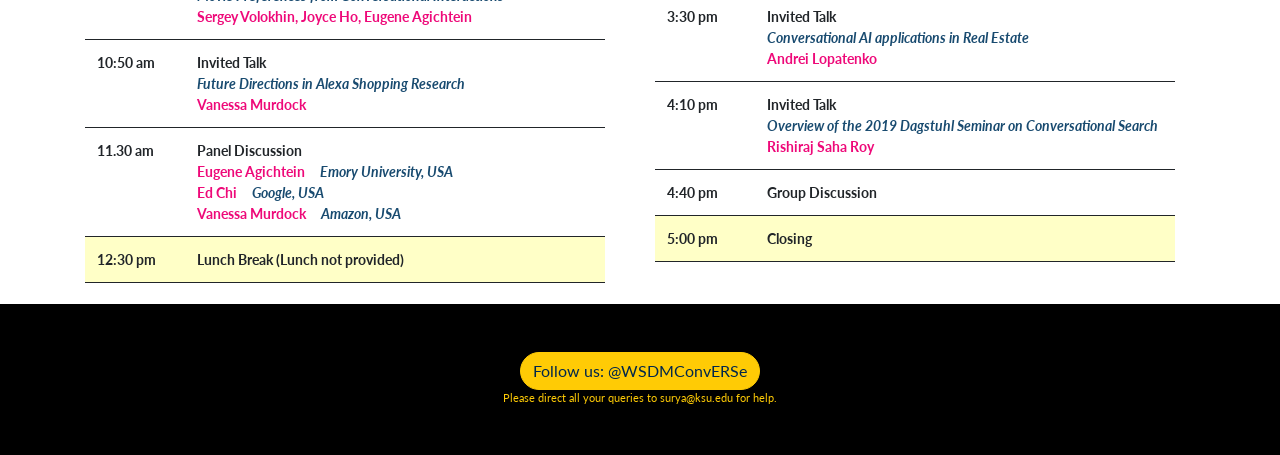
==== commit 85ccfa87: "friday feb 7th" ====
--- a/index.html
+++ b/index.html
@@ -122,7 +122,7 @@
 			The <b>WSDM ConvERSe</b> workshop will bring together researchers and practitioners in the areas of conversational systems, human-computer interaction, information retrieval, and recommender systems. Bringing diverse research areas together into a single workshop would accelerate progress on adapting conversation systems to the E-Commerce domain, to set a research agenda, to examine how to build and share data sets, and to establish common evaluation metrics and benchmarks to drive research progress.  <br>
                 <br>
               <section id="keynotes"></section>
-              WSDM ConvERSe is a full day workshop taking place on Monday,  <b>February 7, 2020</b> in conjunction with WSDM 2020 in Houston, Texas.
+              WSDM ConvERSe is a full day workshop taking place on Friday,  <b>February 7, 2020</b> in conjunction with WSDM 2020 in Houston, Texas.
               </p>
 
               <hr>
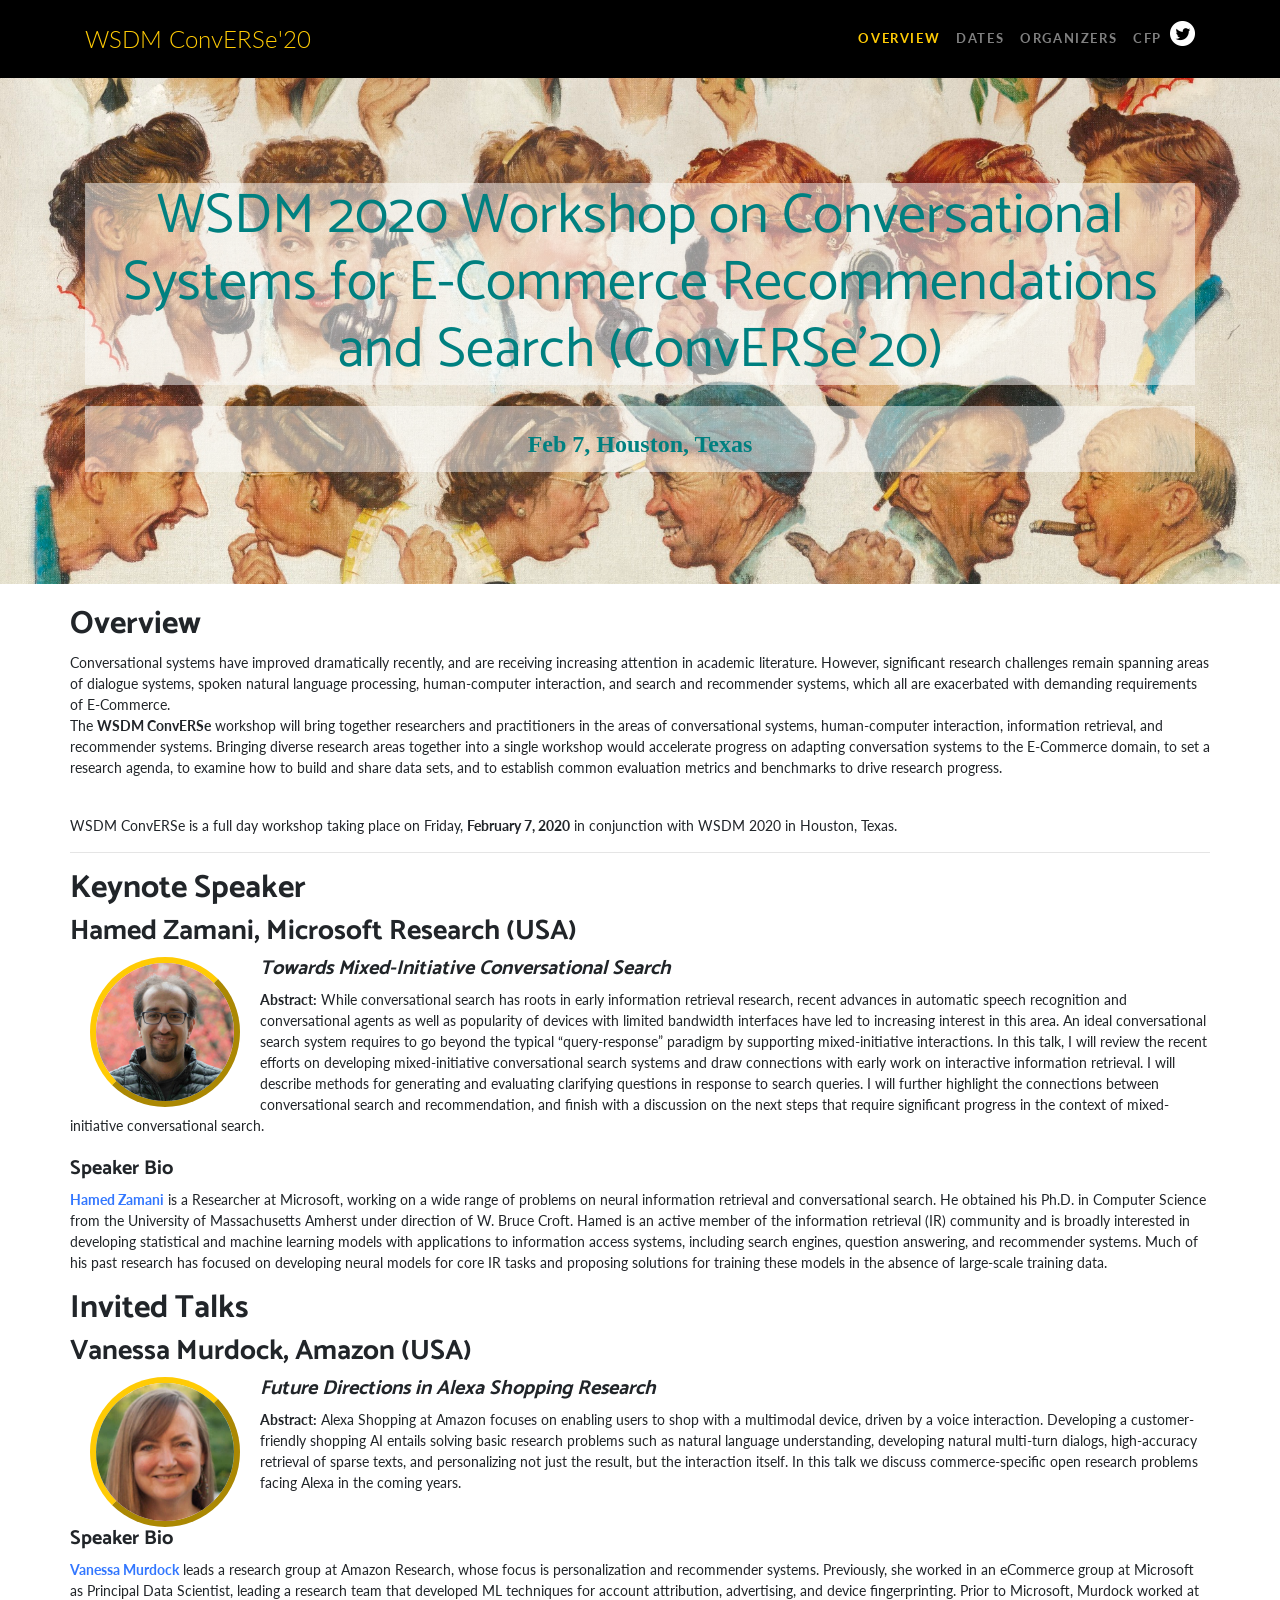
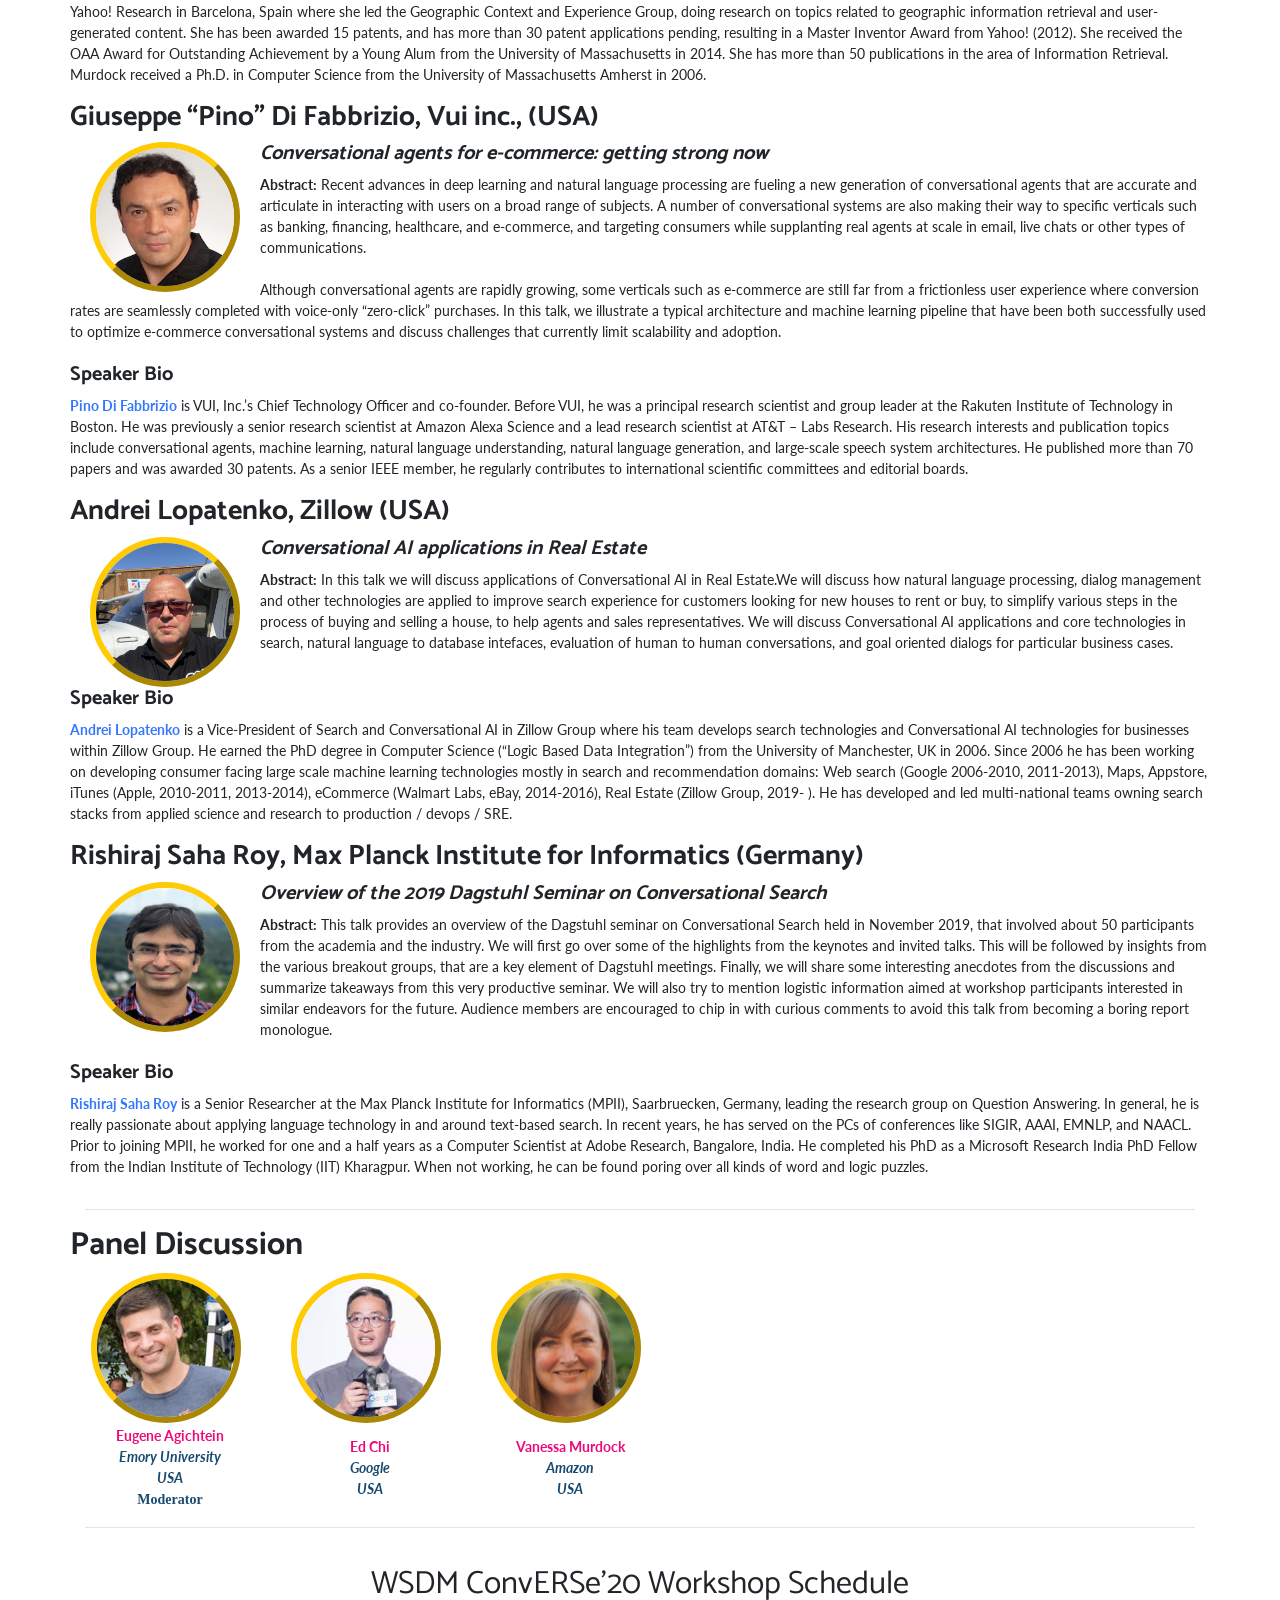
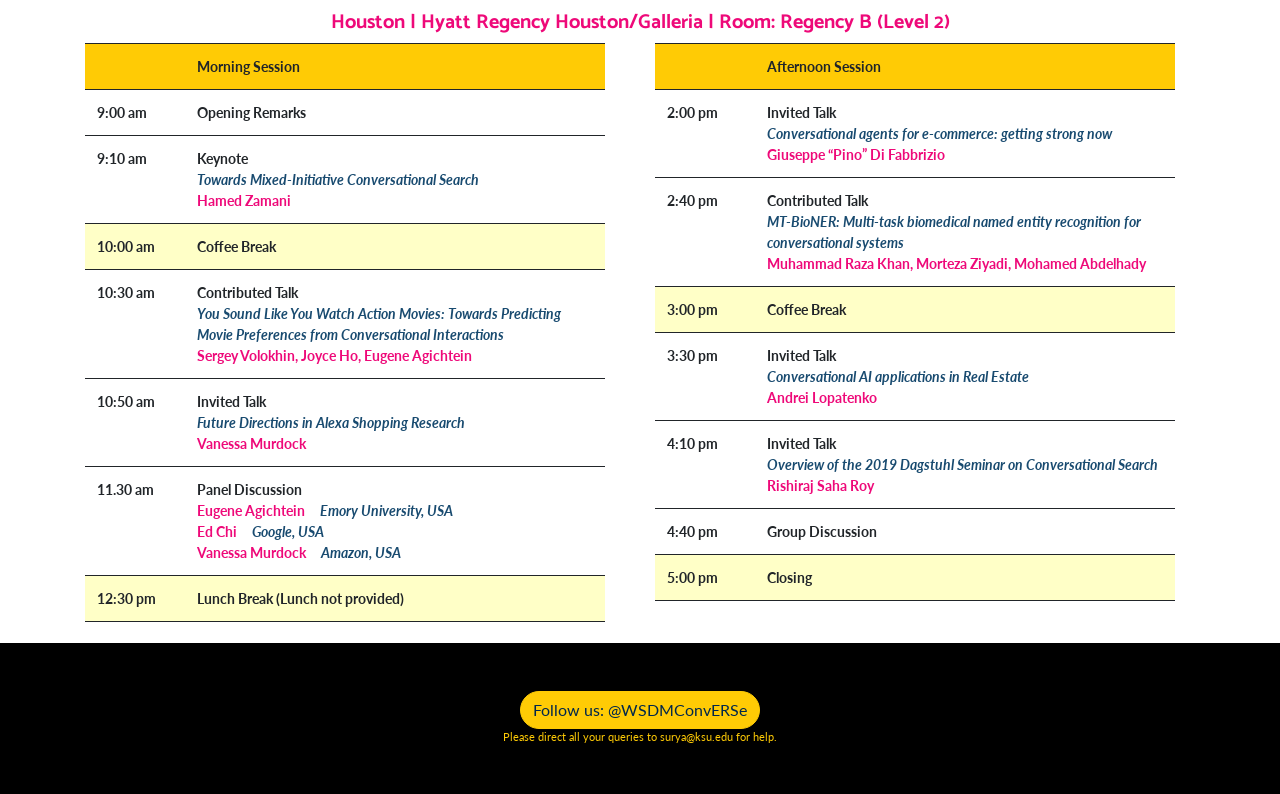
==== commit bf5a4d12: "panel" ====
--- a/index.html
+++ b/index.html
@@ -218,27 +218,30 @@
 <hr>
 </div>
 </section>
-<!--
+
 <section>
     <div class="container">
     <div class="row align-items-center" >
     <div class="p-0">
     <h2 ><b>Panel Discussion</b></h2>
 
-    <h5><b>Topic: <i>XXXXXX</i></b></h5>
+   <!-- <h5><b>Topic: <i>XXXXXX</i></b></h5>-->
       <table class="image">
 <tr>
+
+
+<td style="width:200px;"><img style="float: left; border-radius: 50%; border: #FFCB05 6px outset;" hspace="20" src="./img/eugene.jpg" height="150px" width="150px" border="10px"></td>
+
+
+<td style="width:200px;"><img style="float: left; border-radius: 50%; border: #FFCB05 6px outset;" hspace="20" src="./img/edchi.jpeg" height="150px" width="150px" border="10px"></td>
+
 <td style="width:200px;"><img style="float: left; border-radius: 50%; border: #FFCB05 6px outset;" hspace="20" src="./img/murdock.jpg" height="150px" width="150px" border="10px"></td> 
 
-<td style="width:200px;"><img style="float: left; border-radius: 50%; border: #FFCB05 6px outset;" hspace="20" src="./img/estelle.jpg" height="150px" width="150px" border="10px"></td>
-
-<td style="width:200px;"><img style="float: left; border-radius: 50%; border: #FFCB05 6px outset;" hspace="20" src="./img/davidcarmel.png" height="150px" width="150px" border="10px"></td>
-
-<td style="width:200px;"><img style="float: left; border-radius: 50%; border: #FFCB05 6px outset;" hspace="20" src="./img/charlie.jpeg" height="150px" width="150px" border="10px"></td>
-
-<td style="width:200px;"><img style="float: left; border-radius: 50%; border: #FFCB05 6px outset;" hspace="20" src="./img/luna.jpeg" height="150px" width="150px" border="10px"></td>
+
 </tr>
-<tr>Eugene Agichtein <br><font color=#194B7><i>Emory University<br> USA</i><br><b>Moderator</b></font> </td>
+<tr>
+  <td class="caption">Eugene Agichtein <br><font color=#194B7><i>Emory University<br> USA</i><br><b>Moderator</b></font> </td>
+<td class="caption">Ed Chi <br><font color=#194B7><i>Google<br> USA</i><br></font> </td>
 <td class="caption">Vanessa Murdock <br><font color=#194B7><i>Amazon<br> USA</i><br></font> </td>
   
 </tr>
@@ -250,7 +253,7 @@
 <br>
                   
 </section>
--->
+
 
 
 
@@ -319,7 +322,7 @@
 
                   <font color=#ee0979>Vanessa Murdock</font>  <font color=#194B7><i>&nbsp;&nbsp;&nbsp;&nbsp;Amazon, USA </i></font><br> 
                   
-                  <!--<font color=#ee0979>Manos Tsagkias</font>  <font color=#194B7><i>&nbsp;&nbsp;&nbsp;&nbsp;Apple, USA</i></font><br>-->
+                  
                   
                 </font>
 
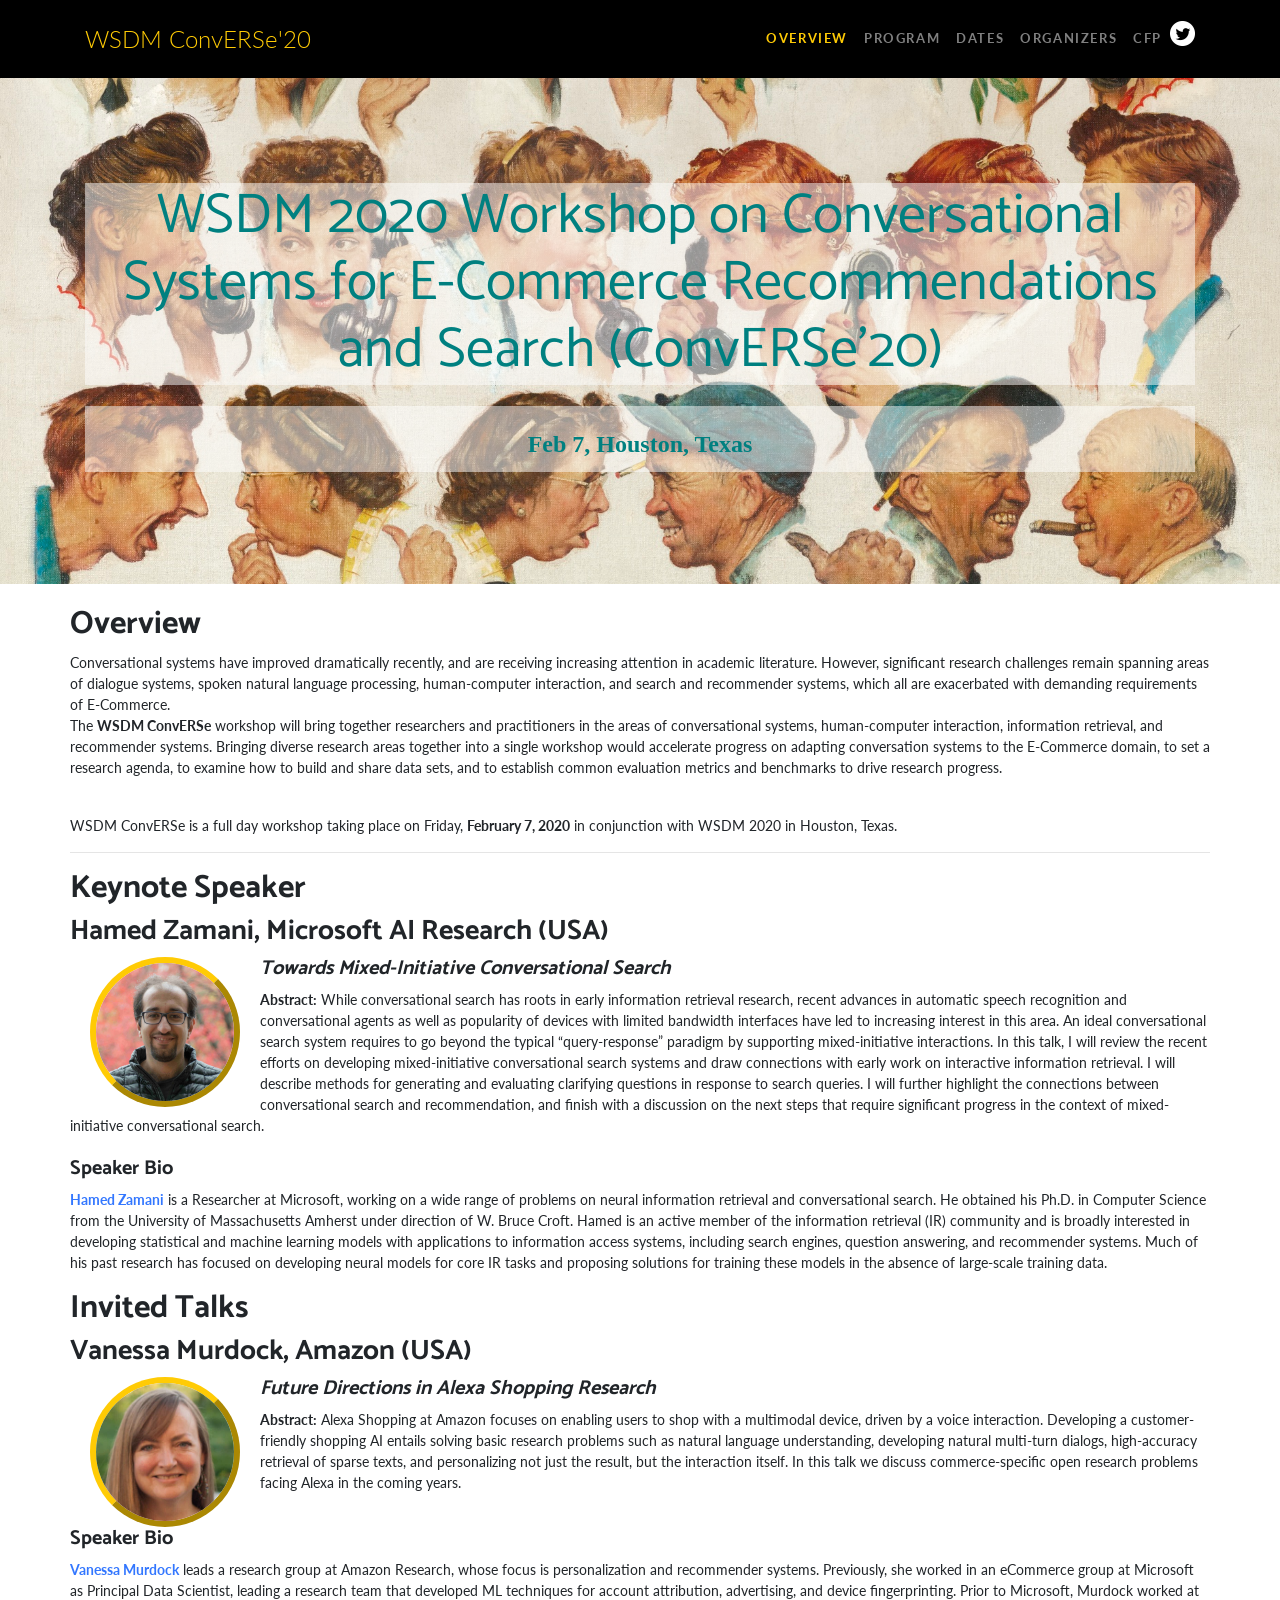
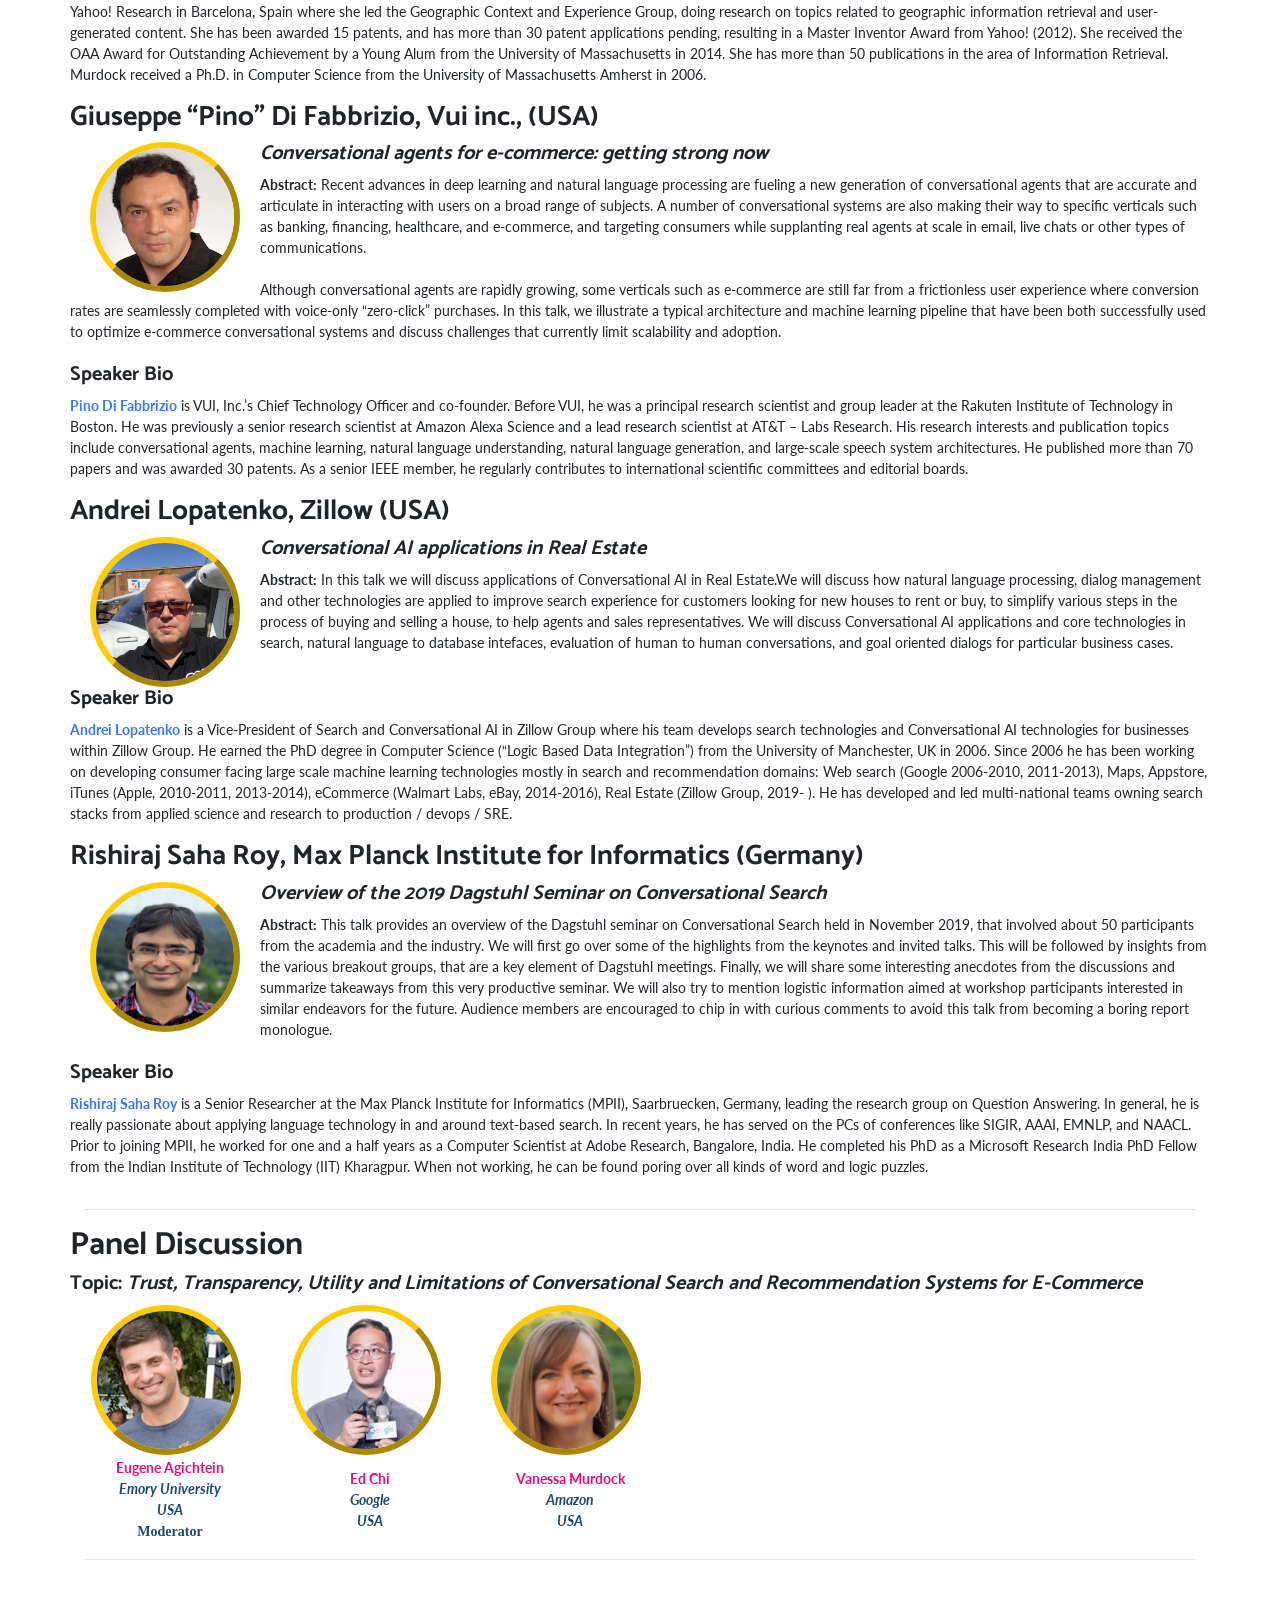
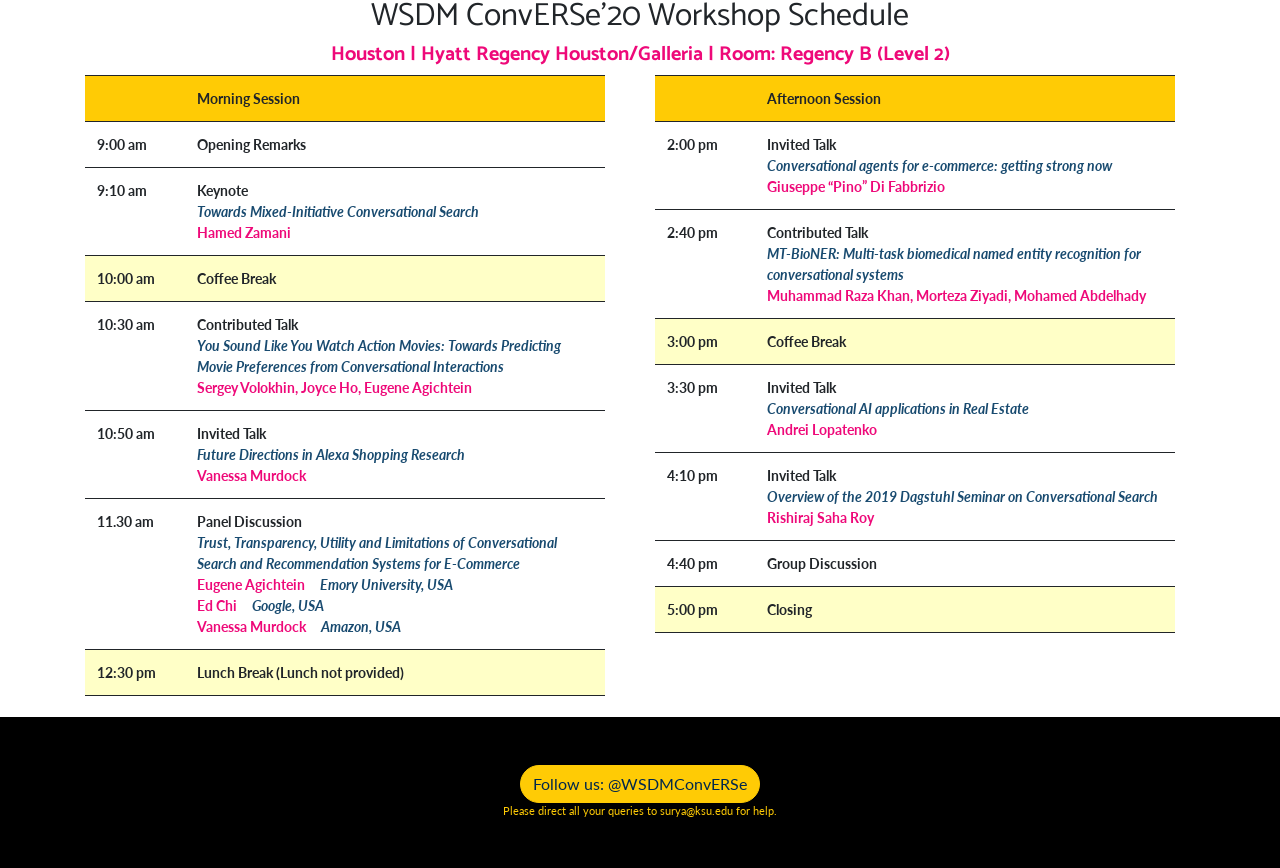
==== commit e6edef03: "program" ====
--- a/index.html
+++ b/index.html
@@ -76,6 +76,9 @@
             <li class="nav-item">
               <a class="nav-link" href="./accepted-papers.html">Accepted Papers</font></a>
             </li>-->
+            <li class="nav-item">
+              <a class="nav-link" href="./program.html">Program</a>
+            </li>
             <li class="nav-item">
               <a class="nav-link" href="./dates.html">Dates</a>
             </li>
@@ -137,7 +140,7 @@
     <h2 ><b>Keynote Speaker</b></h2>
     <br>
                   <header>
-                  <h3><b>Hamed Zamani, Microsoft Research (USA)</b> </h3>
+                  <h3><b>Hamed Zamani, Microsoft AI Research (USA)</b> </h3>
                   <img style="float: left; border-radius: 50%; border: #FFCB05 6px outset;" hspace="20" src="./img/zamani.jpg" height="150px" width="150px" border="10px">
                   <h5><b><i>Towards Mixed-Initiative Conversational Search</i></b></h5>
 
@@ -225,7 +228,7 @@
     <div class="p-0">
     <h2 ><b>Panel Discussion</b></h2>
 
-   <!-- <h5><b>Topic: <i>XXXXXX</i></b></h5>-->
+   <h5><b>Topic: <i>Trust, Transparency, Utility and Limitations of Conversational Search and Recommendation Systems for E-Commerce</i></b></h5>
       <table class="image">
 <tr>
 
@@ -315,7 +318,7 @@
                 <tr>
                   <td class="tg-l2oz">11.30 am</td>
                   <td class="tg-9hbo">Panel Discussion<br>
-                  <!--<font color=#194B7><i>Ecommerce Discovery vs Web Search: Same or Different?</i></font><br>-->
+                  <font color=#194B7><i>Trust, Transparency, Utility and Limitations of Conversational Search and Recommendation Systems for E-Commerce</i></font><br>
                   <font color=#ee0979>Eugene Agichtein</font>  <font color=#194B7><i>&nbsp;&nbsp;&nbsp;&nbsp;Emory University, USA </i></font><br>
                   
                   <font color=#ee0979>Ed Chi</font>  <font color=#194B7><i>&nbsp;&nbsp;&nbsp;&nbsp;Google, USA</i></font><br>
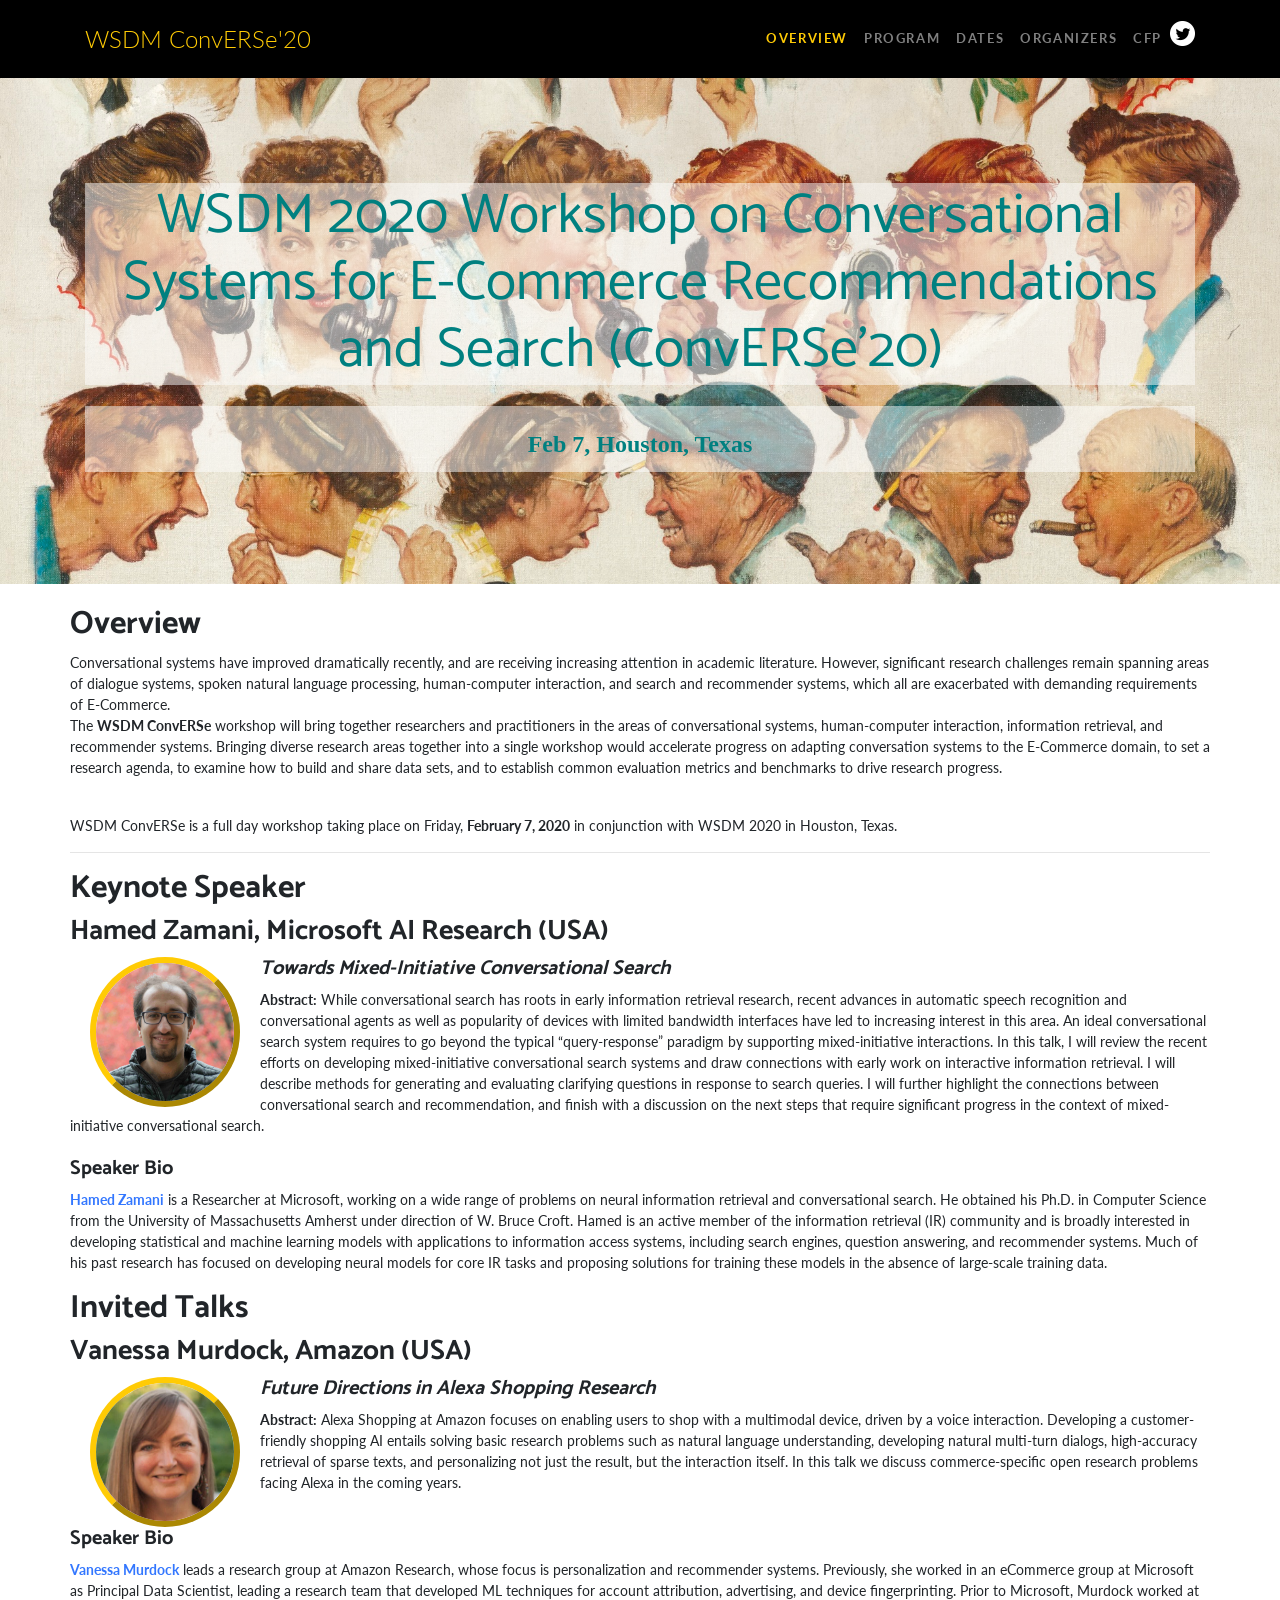
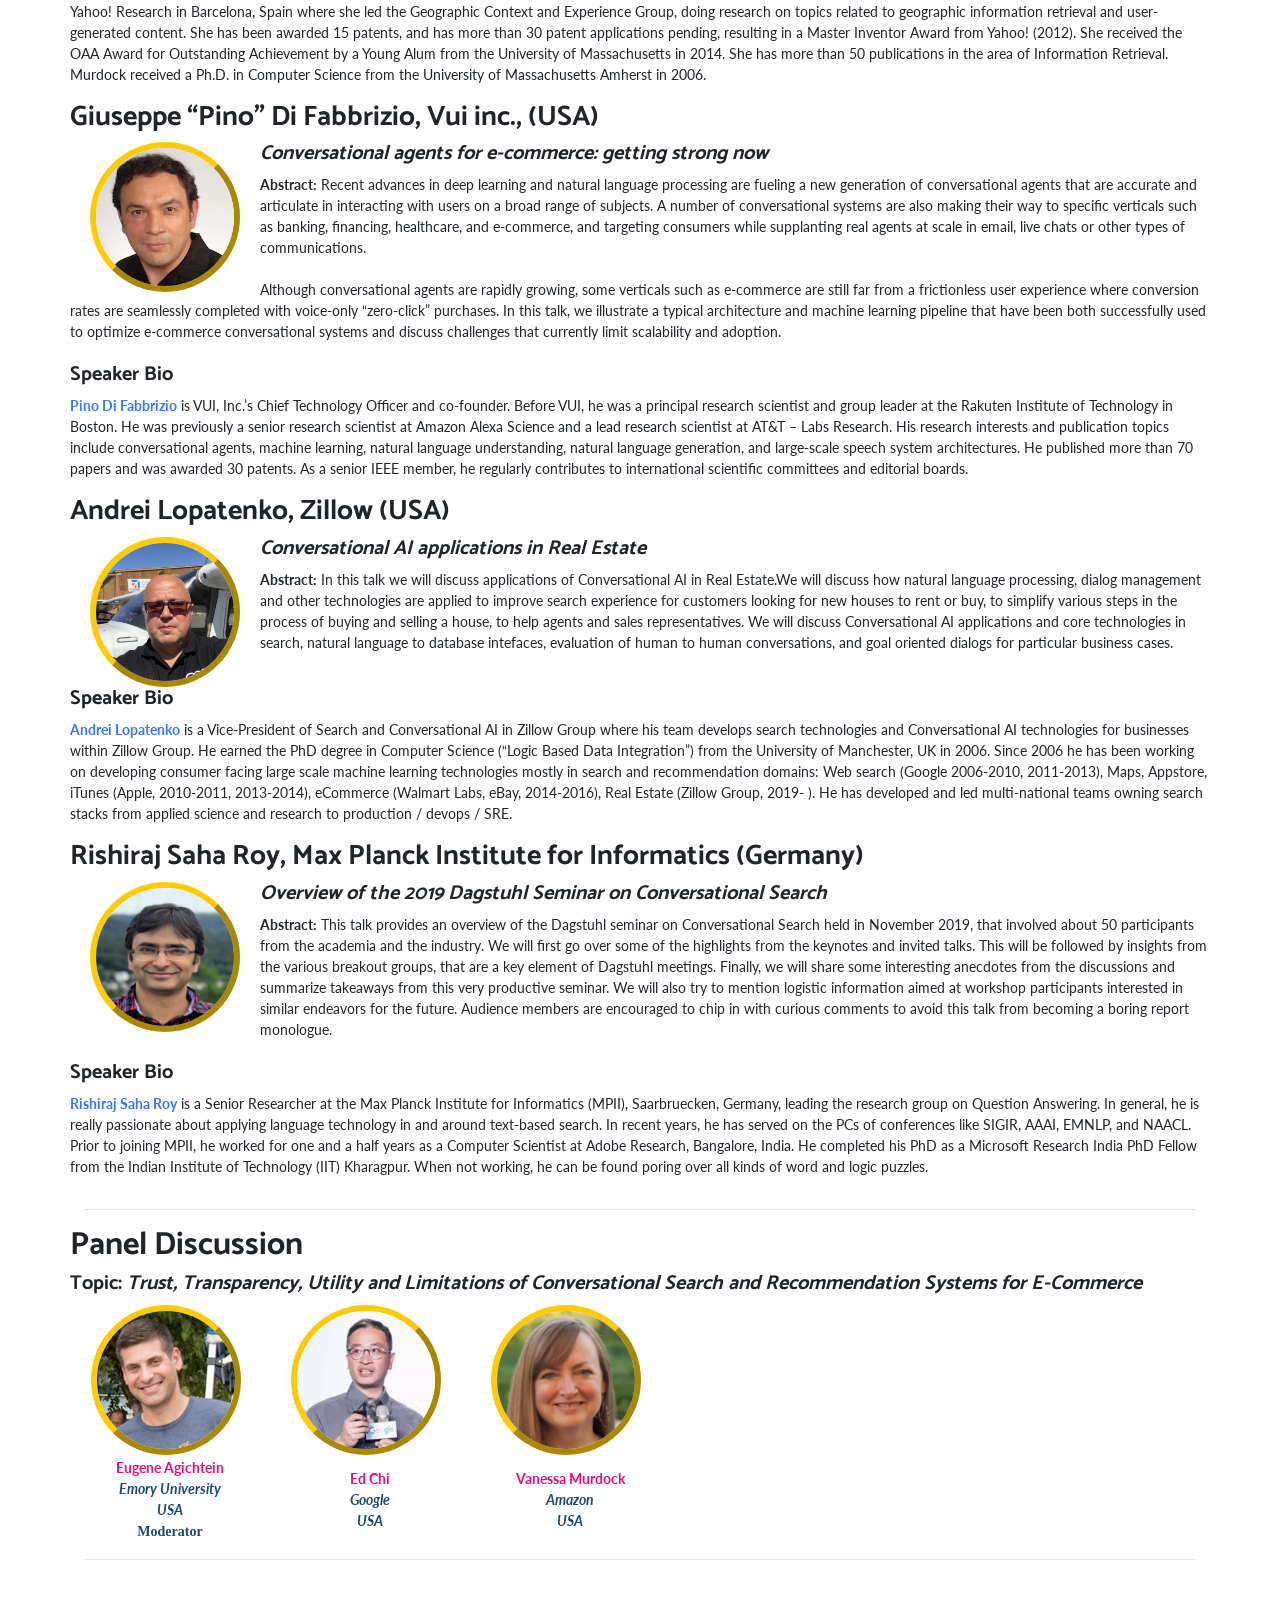
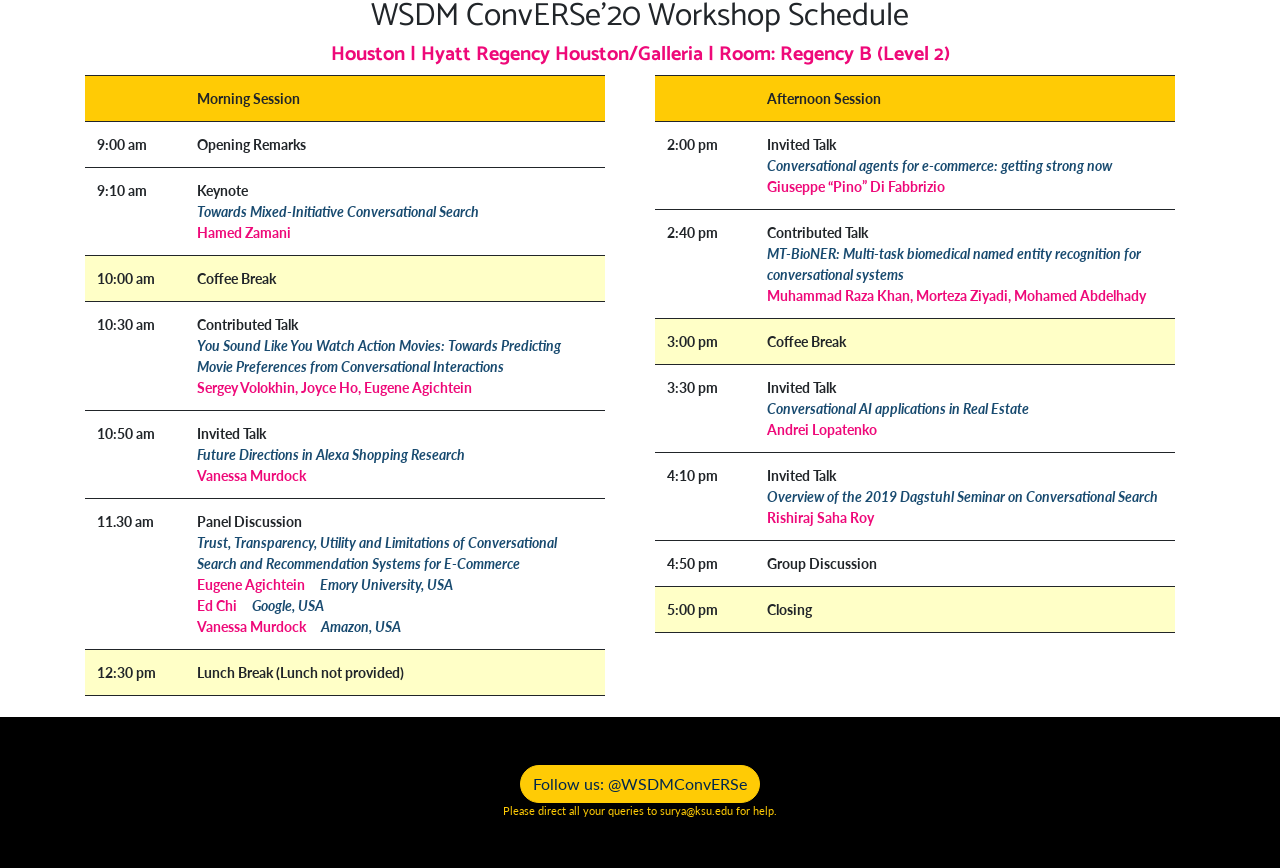
==== commit ff4063ad: "GD start time" ====
--- a/index.html
+++ b/index.html
@@ -387,7 +387,7 @@
                 </tr>
 
                 <tr>
-                  <td class="tg-l2oz">4:40 pm</td>
+                  <td class="tg-l2oz">4:50 pm</td>
                   <td class="tg-9hbo">Group Discussion                
                   </td>
                 </tr>
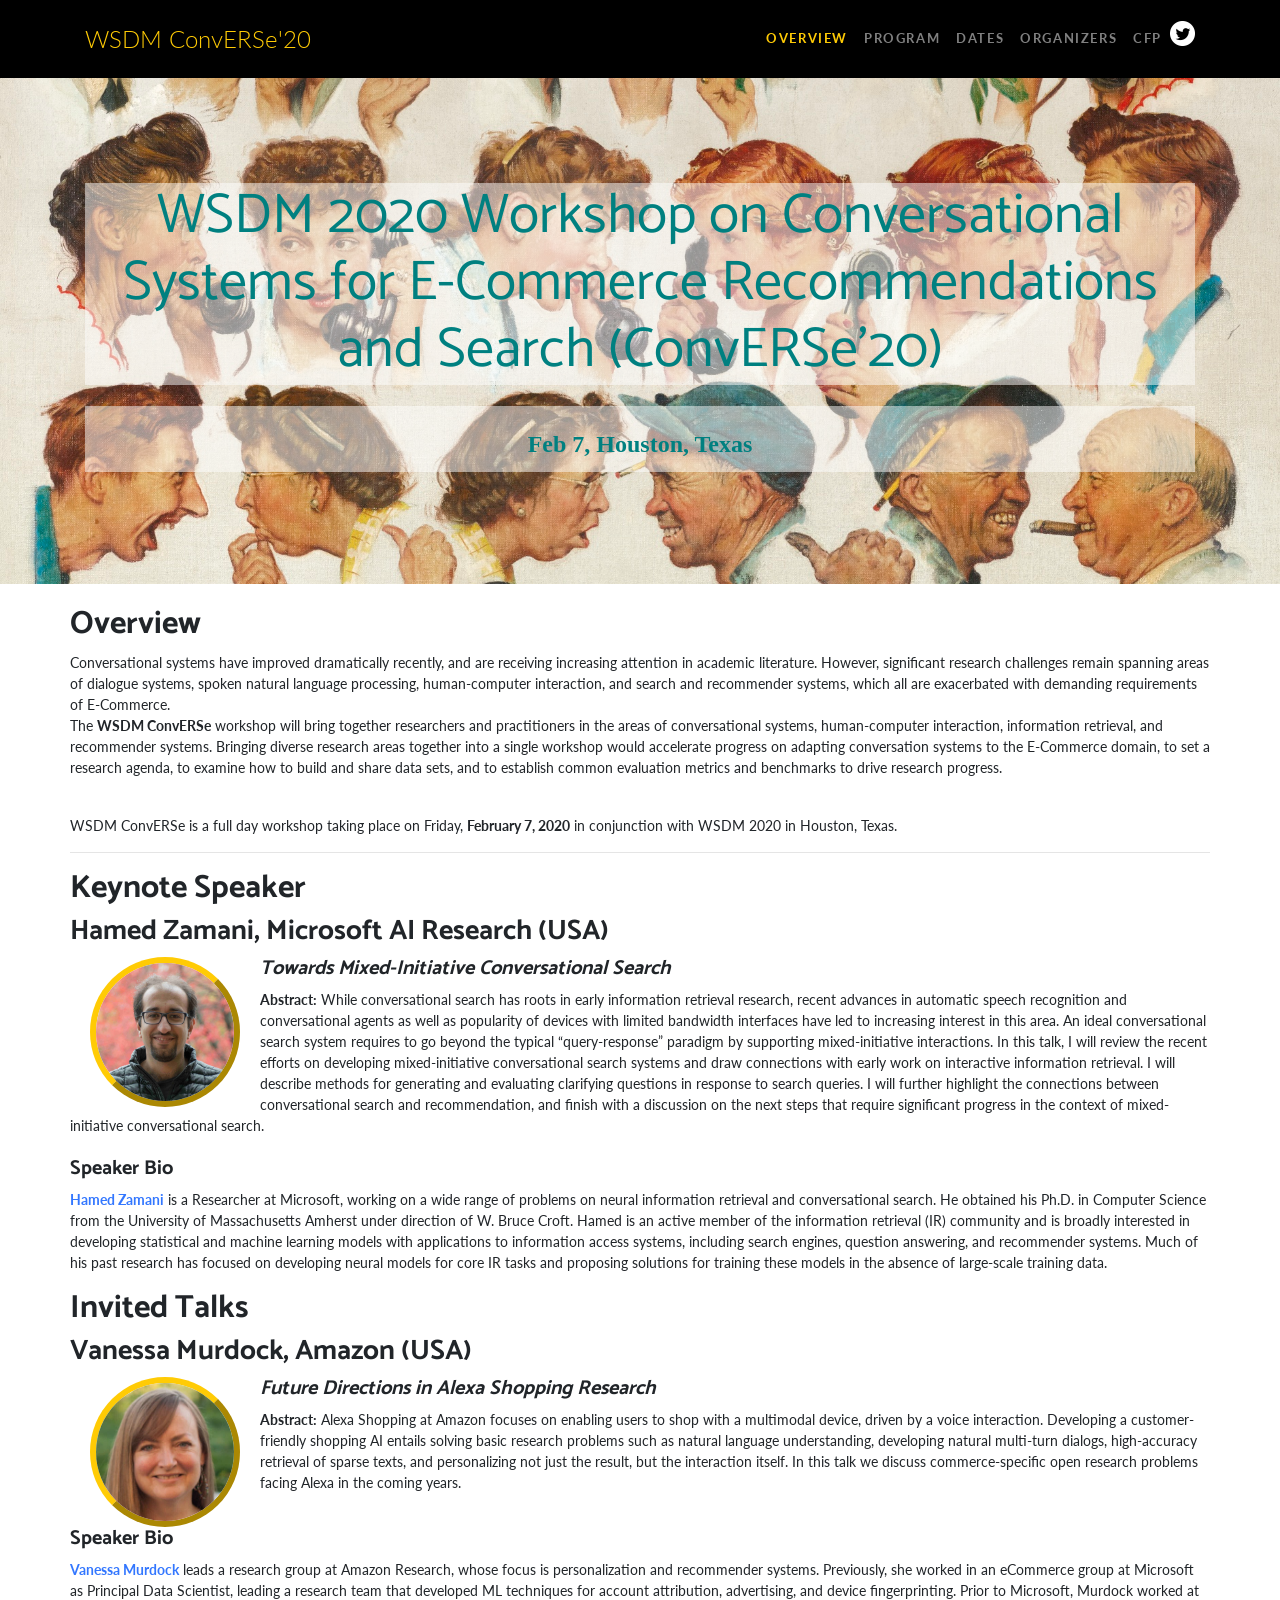
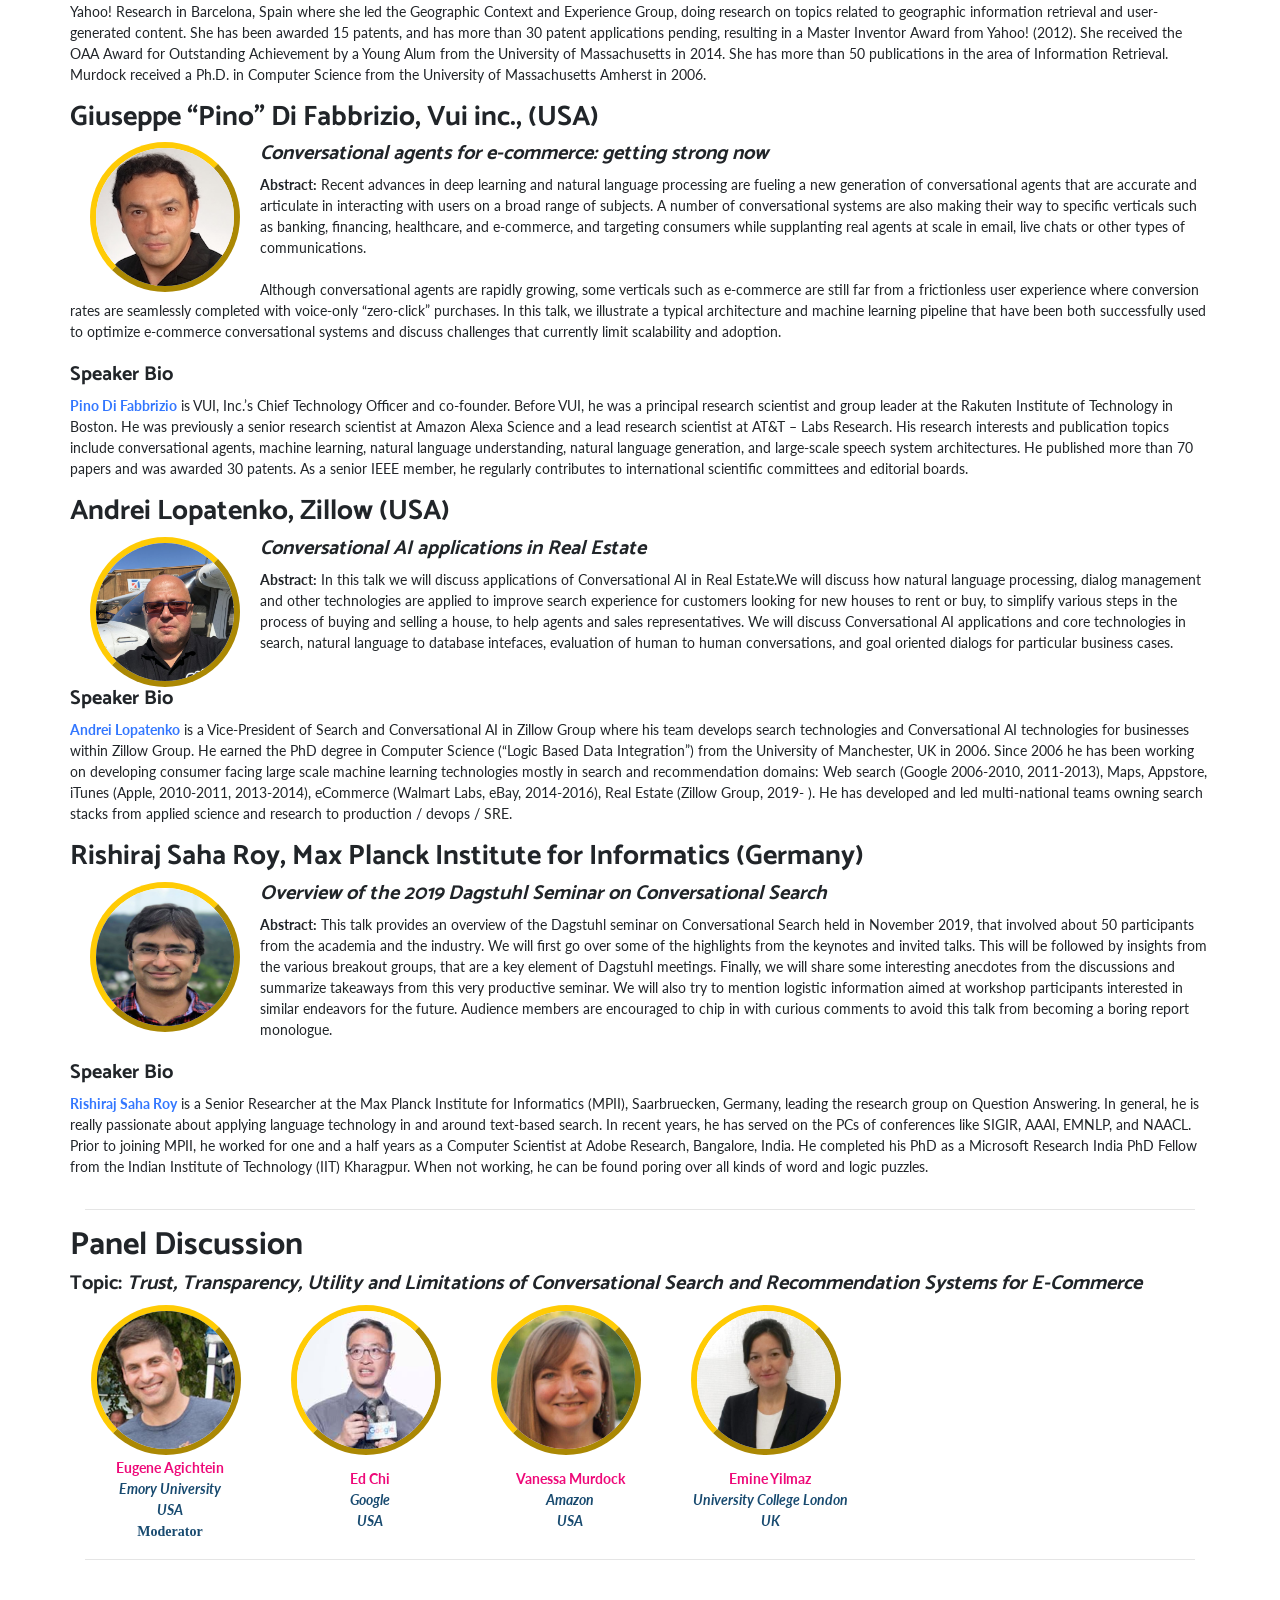
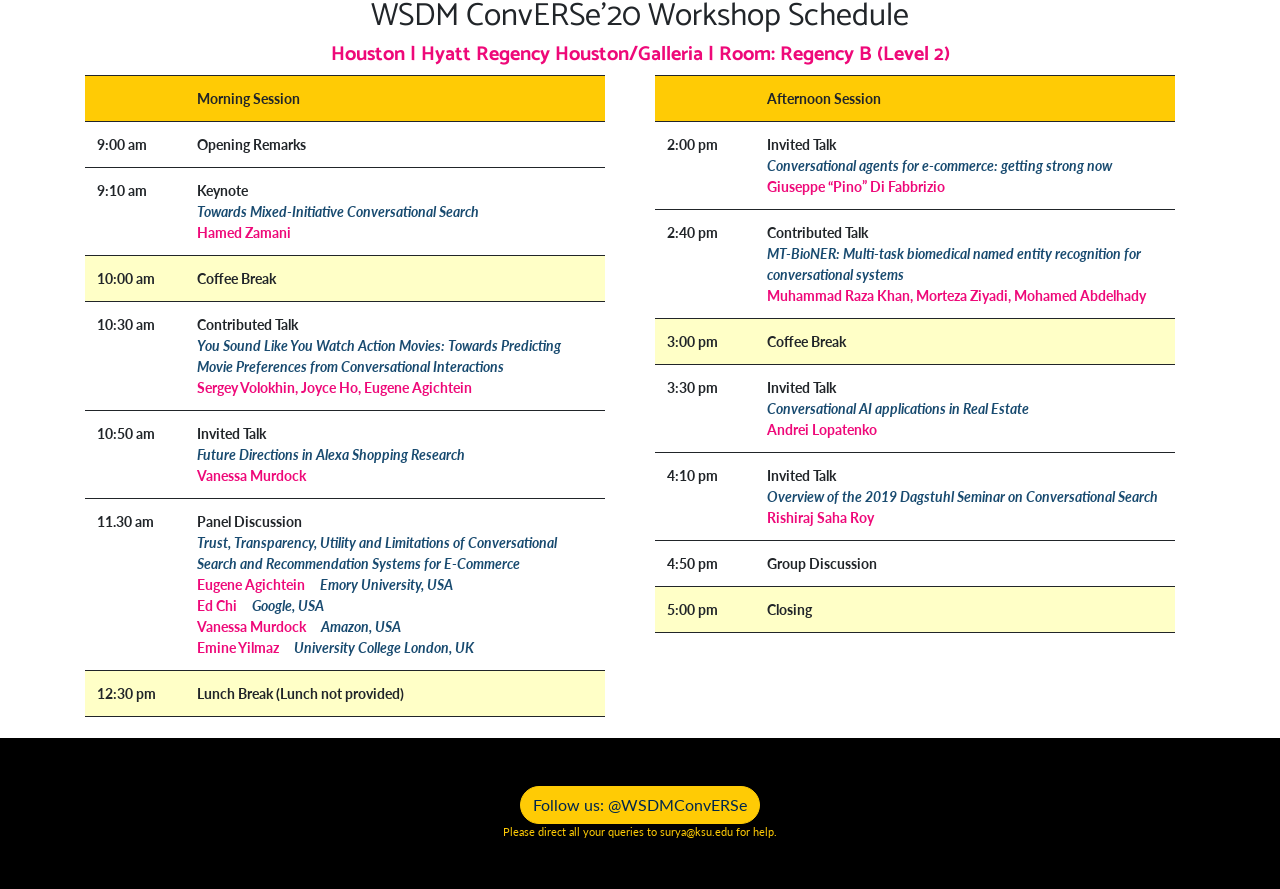
==== commit bdefe737: "emine" ====
--- a/index.html
+++ b/index.html
@@ -240,12 +240,14 @@
 
 <td style="width:200px;"><img style="float: left; border-radius: 50%; border: #FFCB05 6px outset;" hspace="20" src="./img/murdock.jpg" height="150px" width="150px" border="10px"></td> 
 
+<td style="width:200px;"><img style="float: left; border-radius: 50%; border: #FFCB05 6px outset;" hspace="20" src="./img/emine_photo.jpg" height="150px" width="150px" border="10px"></td>
 
 </tr>
 <tr>
   <td class="caption">Eugene Agichtein <br><font color=#194B7><i>Emory University<br> USA</i><br><b>Moderator</b></font> </td>
 <td class="caption">Ed Chi <br><font color=#194B7><i>Google<br> USA</i><br></font> </td>
 <td class="caption">Vanessa Murdock <br><font color=#194B7><i>Amazon<br> USA</i><br></font> </td>
+<td class="caption">Emine Yilmaz <br><font color=#194B7><i>University College London<br> UK</i><br></font> </td>
   
 </tr>
 </table>
@@ -324,6 +326,8 @@
                   <font color=#ee0979>Ed Chi</font>  <font color=#194B7><i>&nbsp;&nbsp;&nbsp;&nbsp;Google, USA</i></font><br>
 
                   <font color=#ee0979>Vanessa Murdock</font>  <font color=#194B7><i>&nbsp;&nbsp;&nbsp;&nbsp;Amazon, USA </i></font><br> 
+
+                   <font color=#ee0979>Emine Yilmaz</font>  <font color=#194B7><i>&nbsp;&nbsp;&nbsp;&nbsp;University College London, UK </i></font><br> 
                   
                   
                   
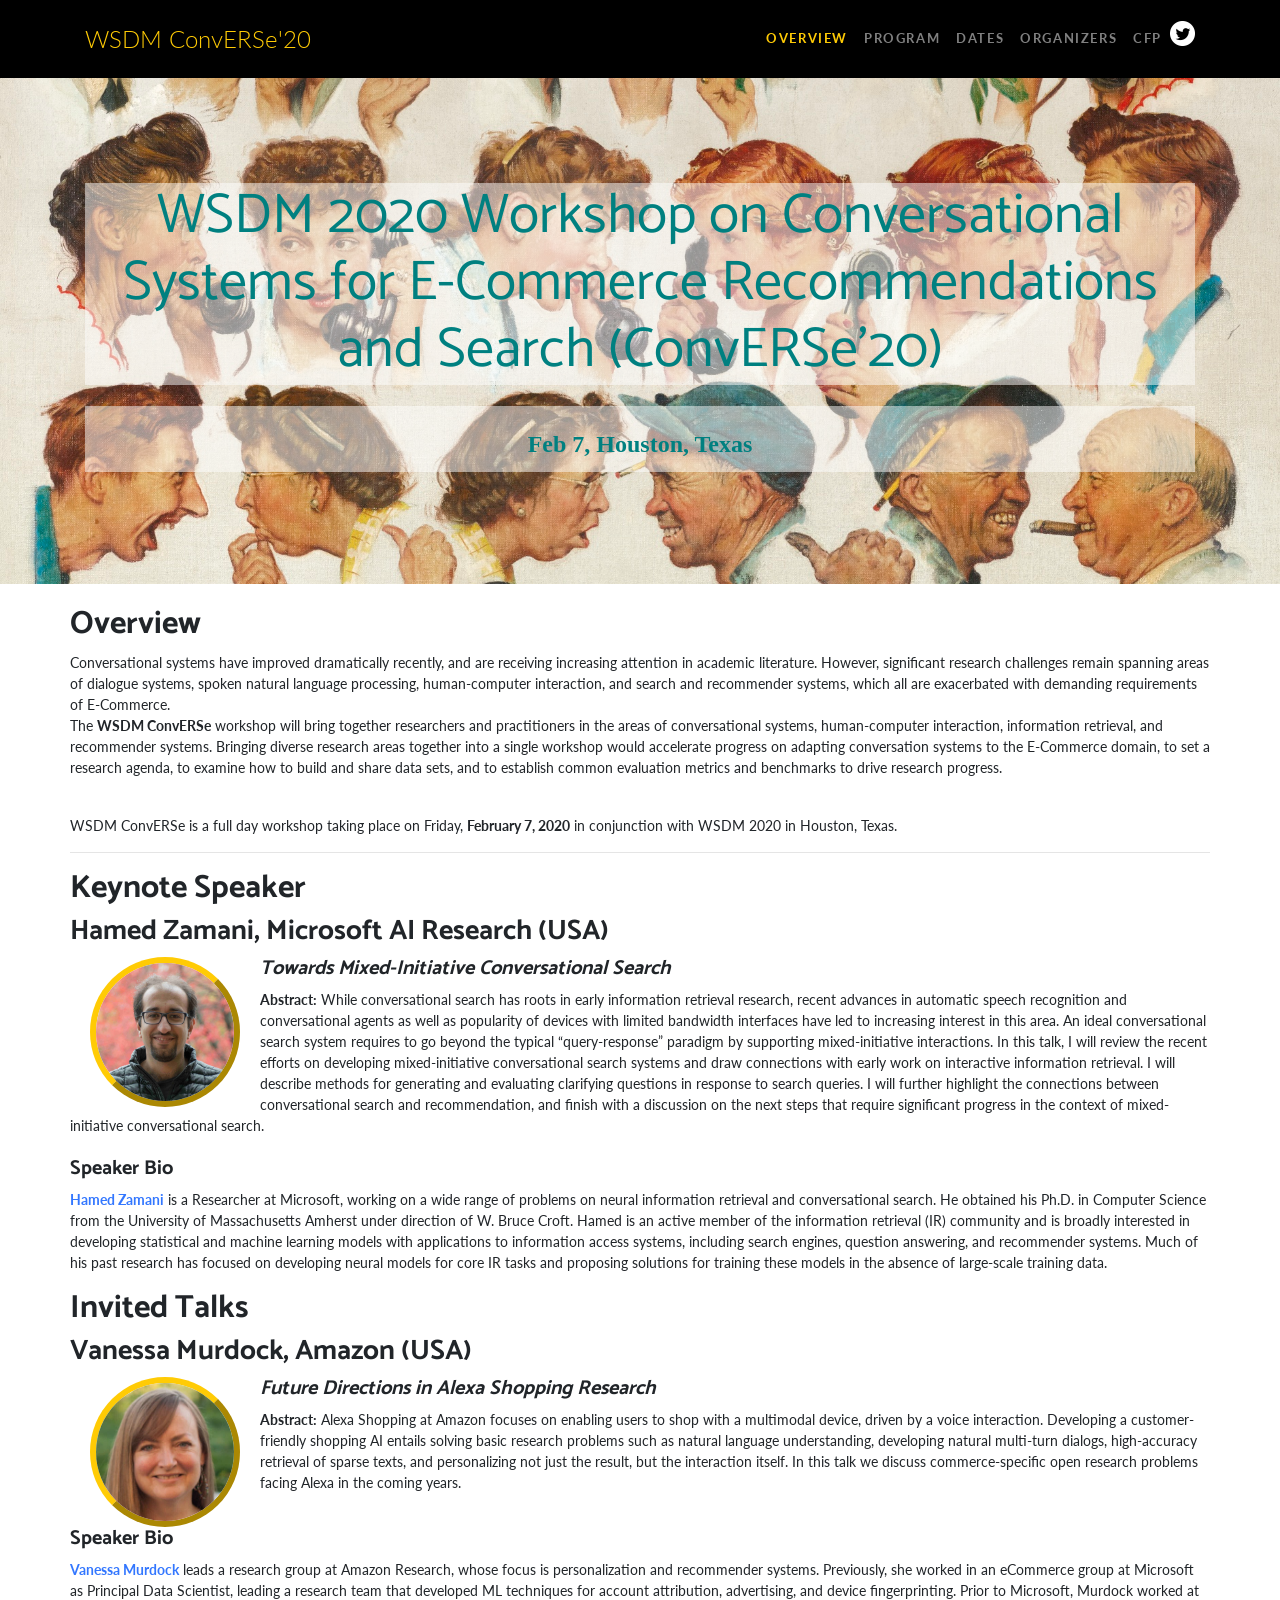
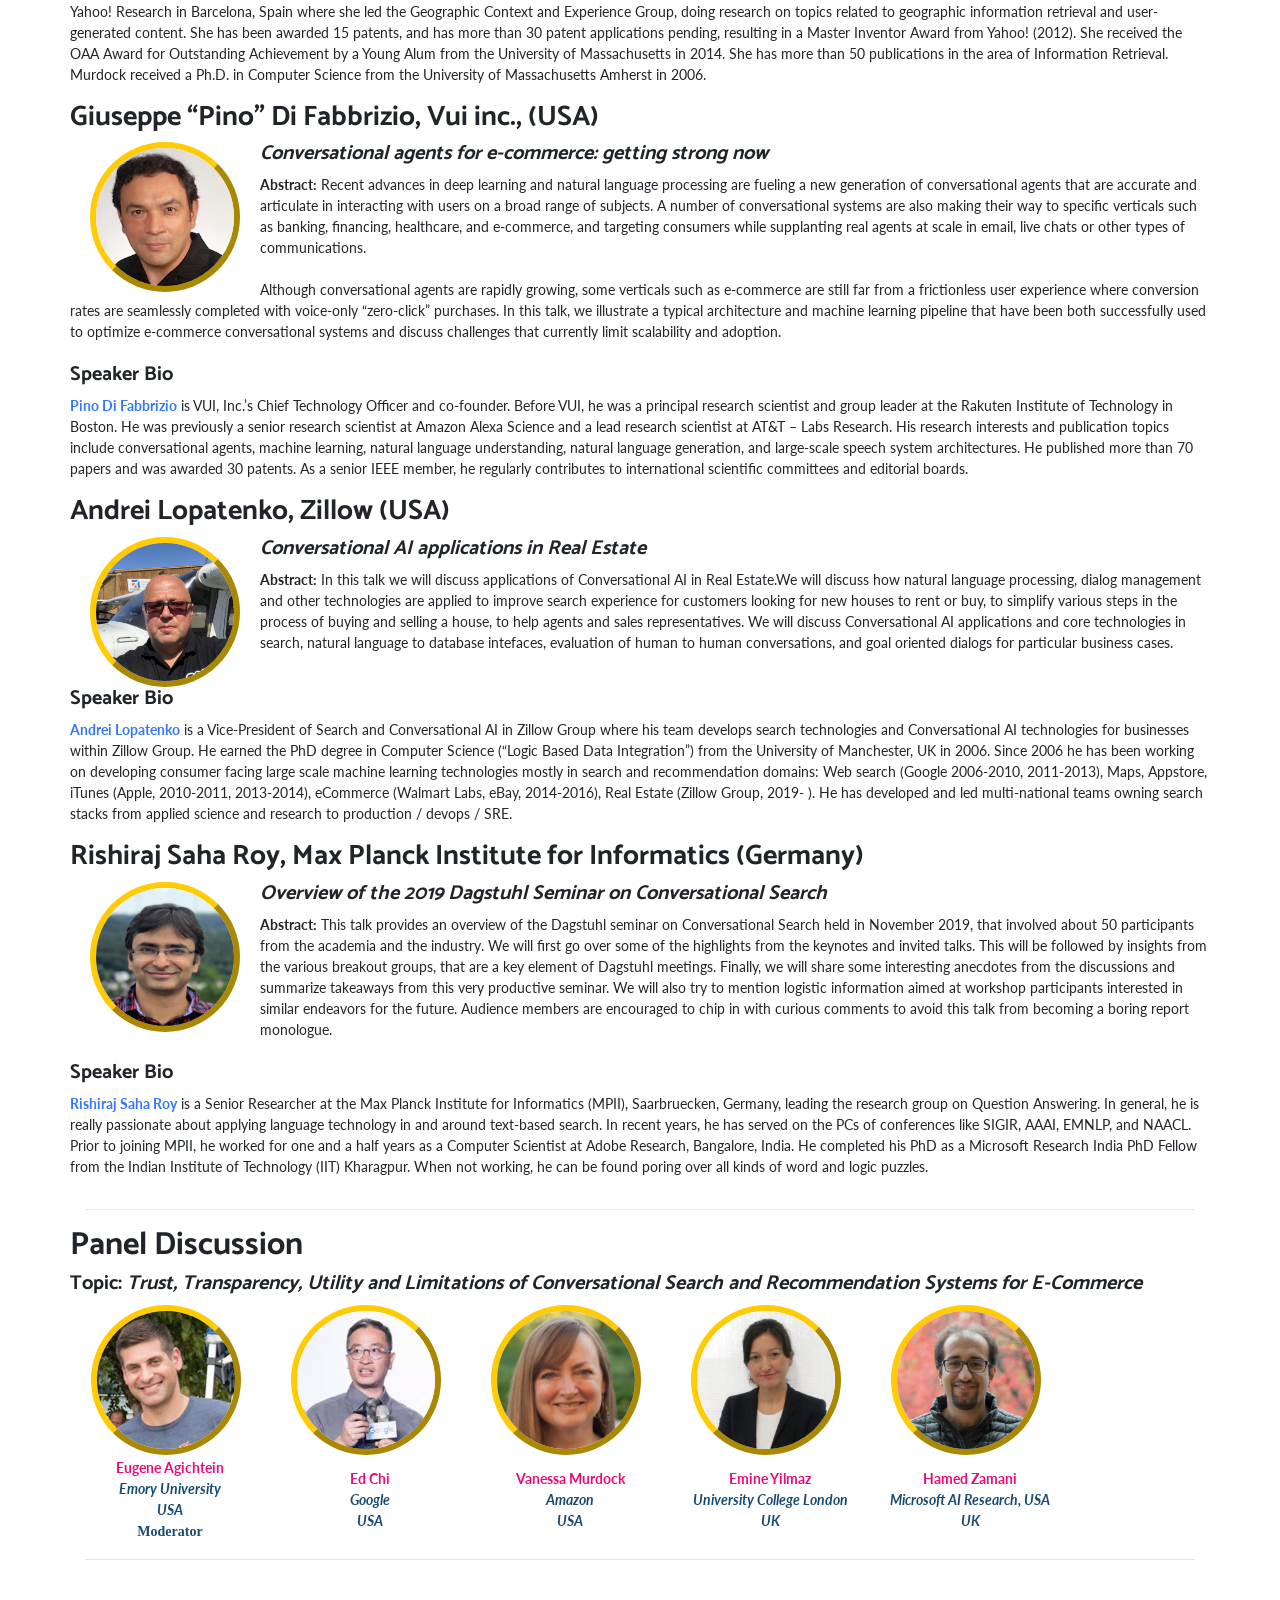
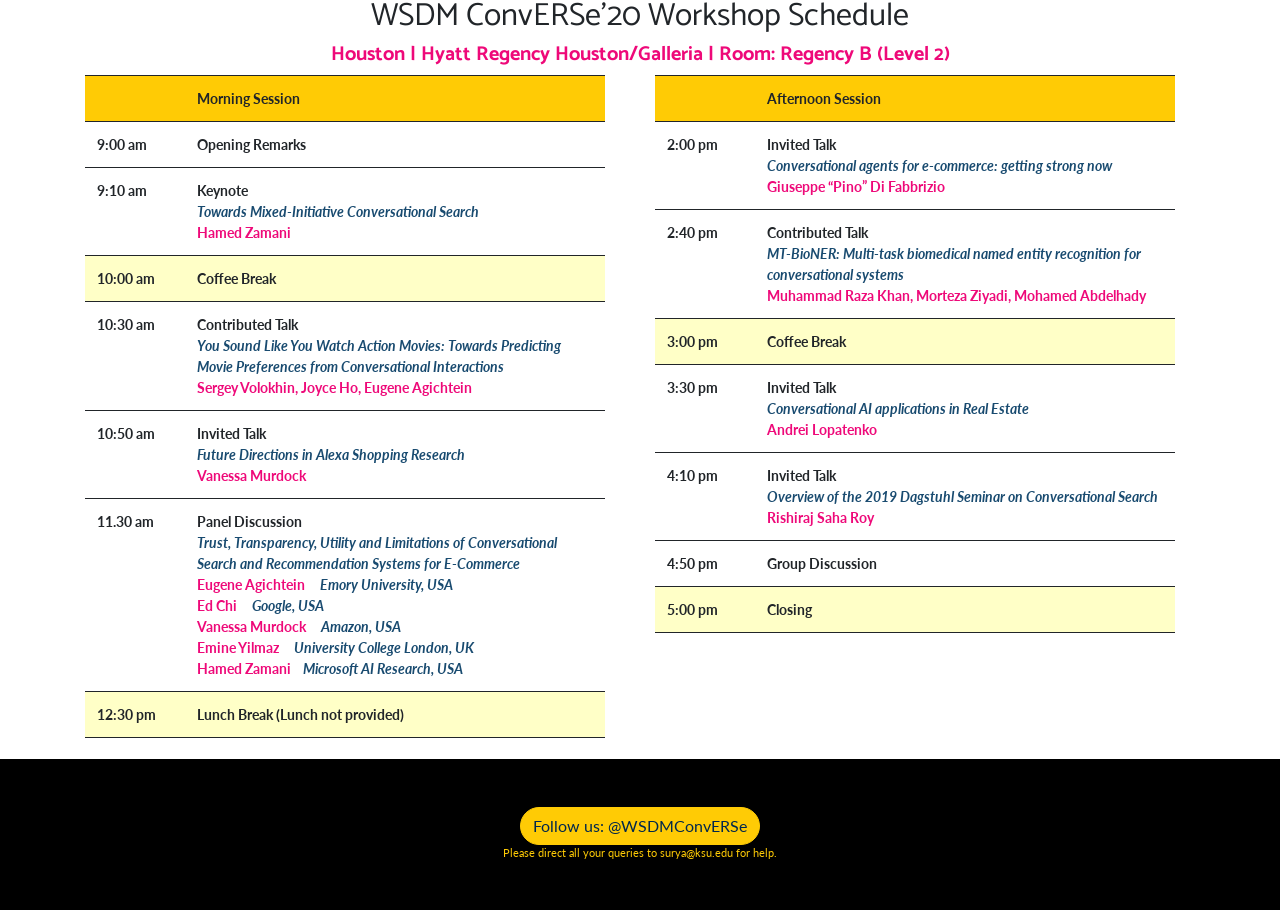
==== commit 060d7883: "Hamed - panel" ====
--- a/index.html
+++ b/index.html
@@ -242,12 +242,16 @@
 
 <td style="width:200px;"><img style="float: left; border-radius: 50%; border: #FFCB05 6px outset;" hspace="20" src="./img/emine_photo.jpg" height="150px" width="150px" border="10px"></td>
 
+<td style="width:200px;"><img style="float: left; border-radius: 50%; border: #FFCB05 6px outset;" hspace="20" src="./img/zamani.jpg" height="150px" width="150px" border="10px"></td>
+
 </tr>
 <tr>
   <td class="caption">Eugene Agichtein <br><font color=#194B7><i>Emory University<br> USA</i><br><b>Moderator</b></font> </td>
 <td class="caption">Ed Chi <br><font color=#194B7><i>Google<br> USA</i><br></font> </td>
 <td class="caption">Vanessa Murdock <br><font color=#194B7><i>Amazon<br> USA</i><br></font> </td>
-<td class="caption">Emine Yilmaz <br><font color=#194B7><i>University College London<br> UK</i><br></font> </td>
+<td class="caption">Emine Yilmaz <br><font color=#194B7><i>University College London<br> UK</i><br>
+<td class="caption">Hamed Zamani <br><font color=#194B7><i>Microsoft AI Research, USA<br> UK</i><br>
+</font> </td>
   
 </tr>
 </table>
@@ -327,7 +331,9 @@
 
                   <font color=#ee0979>Vanessa Murdock</font>  <font color=#194B7><i>&nbsp;&nbsp;&nbsp;&nbsp;Amazon, USA </i></font><br> 
 
-                   <font color=#ee0979>Emine Yilmaz</font>  <font color=#194B7><i>&nbsp;&nbsp;&nbsp;&nbsp;University College London, UK </i></font><br> 
+                   <font color=#ee0979>Emine Yilmaz</font>  <font color=#194B7><i>&nbsp;&nbsp;&nbsp;&nbsp;University College London, UK </i></font><br>
+
+                   <font color=#ee0979>Hamed Zamani</font><font color=#194B7><i>&nbsp;&nbsp;&nbsp;&nbsp;Microsoft AI Research, USA </i></font><br> 
                   
                   
                   
